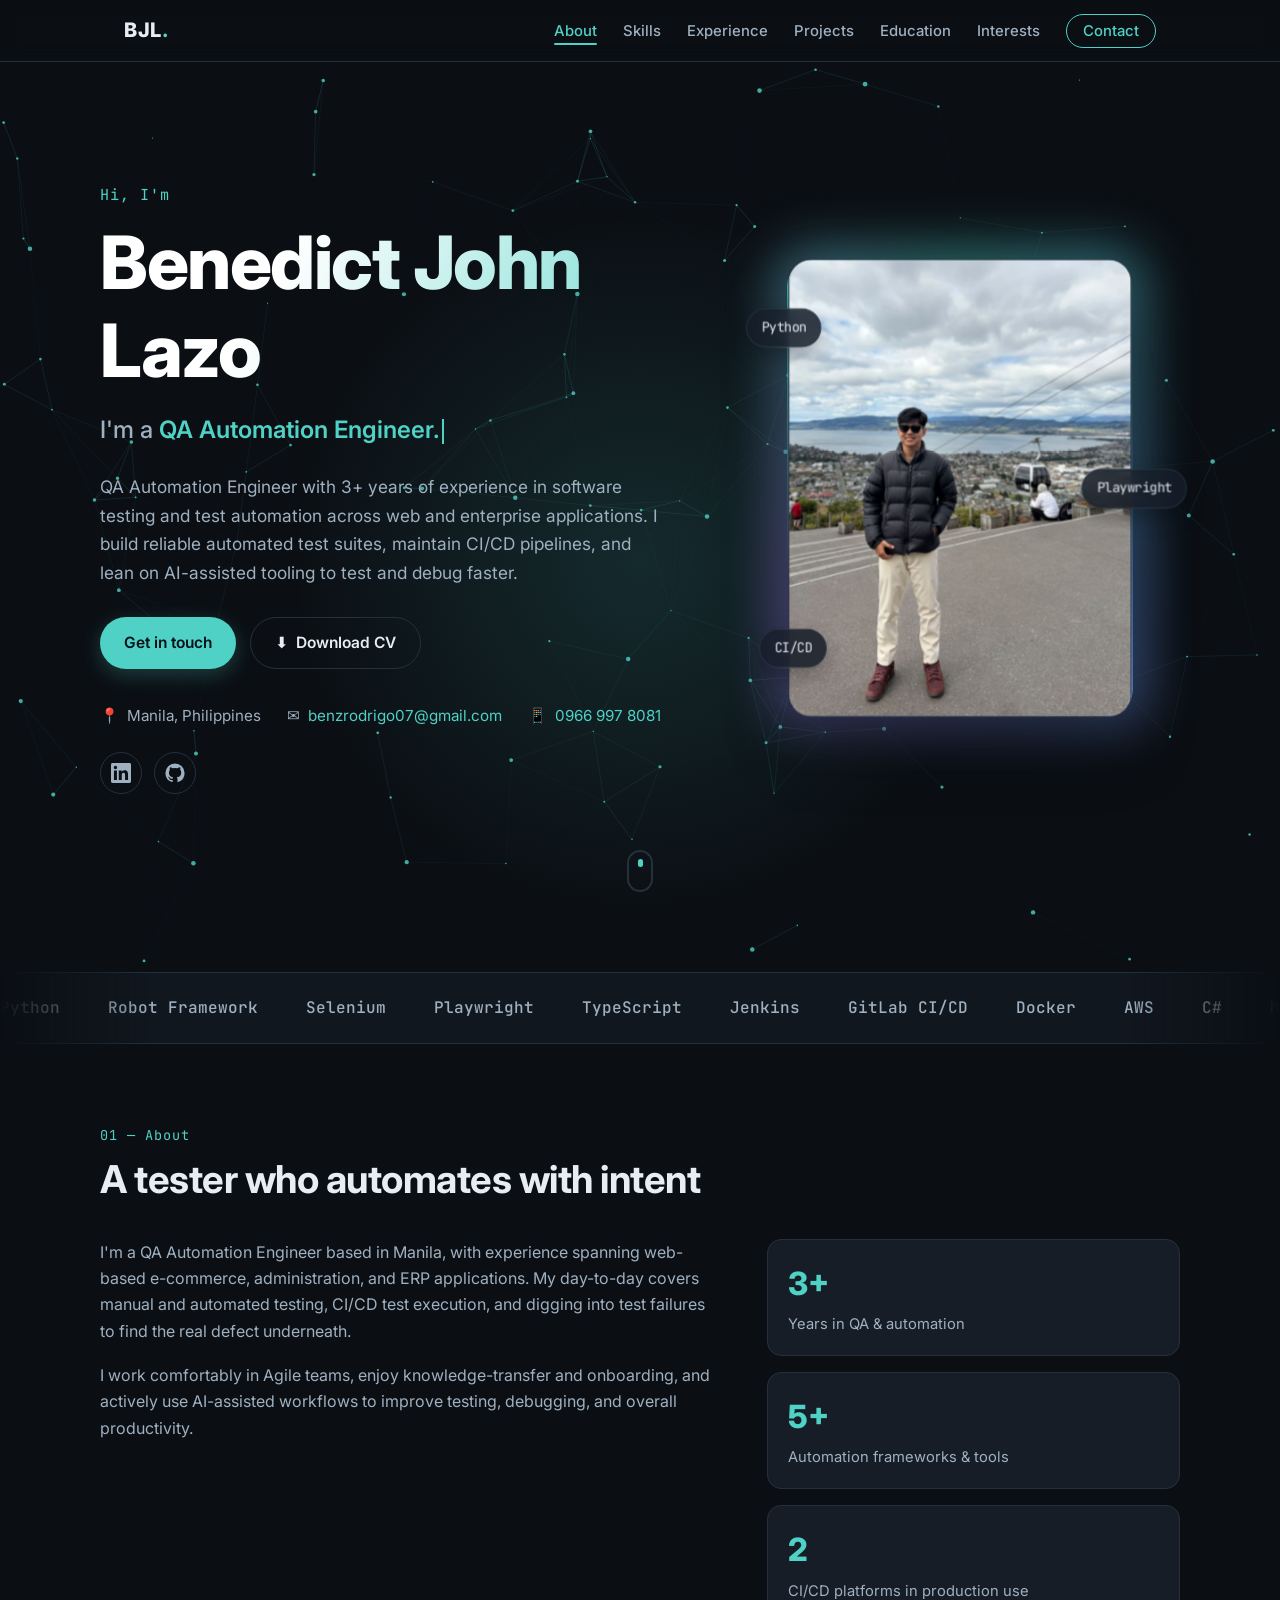
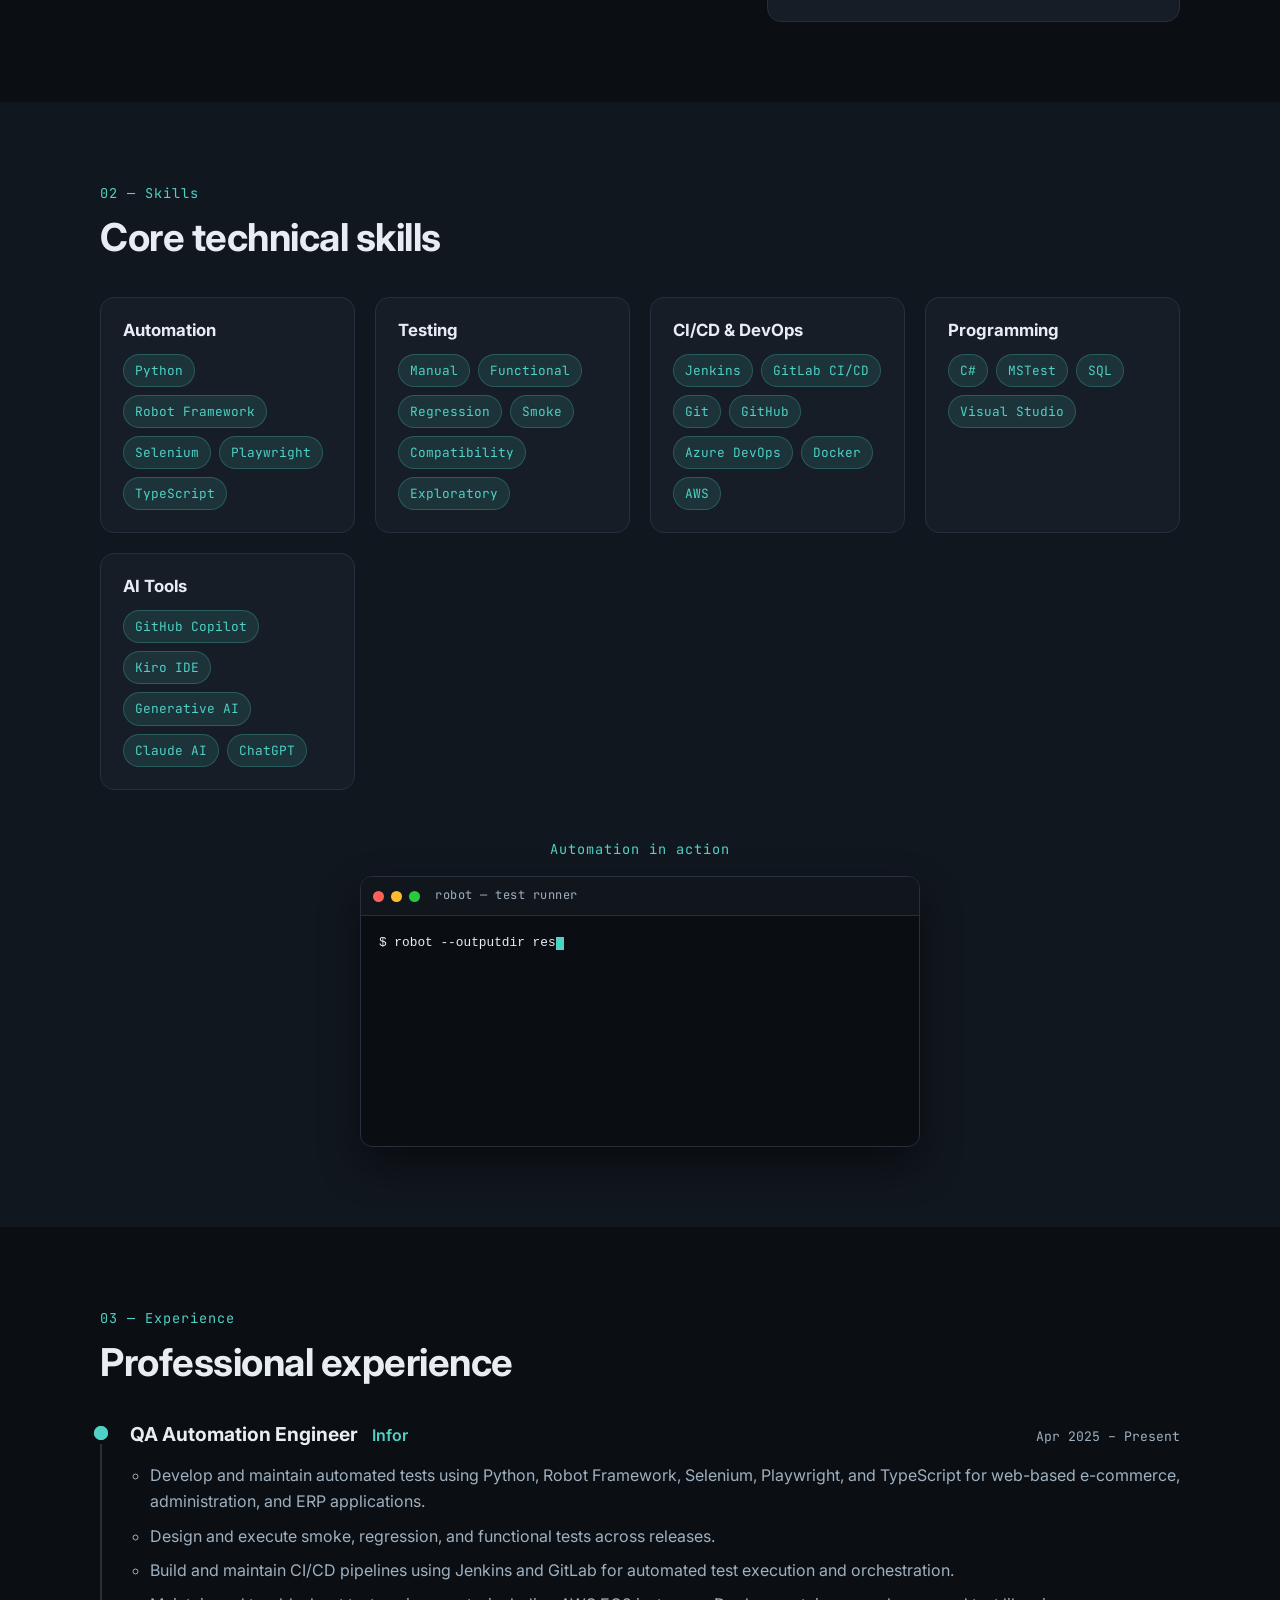
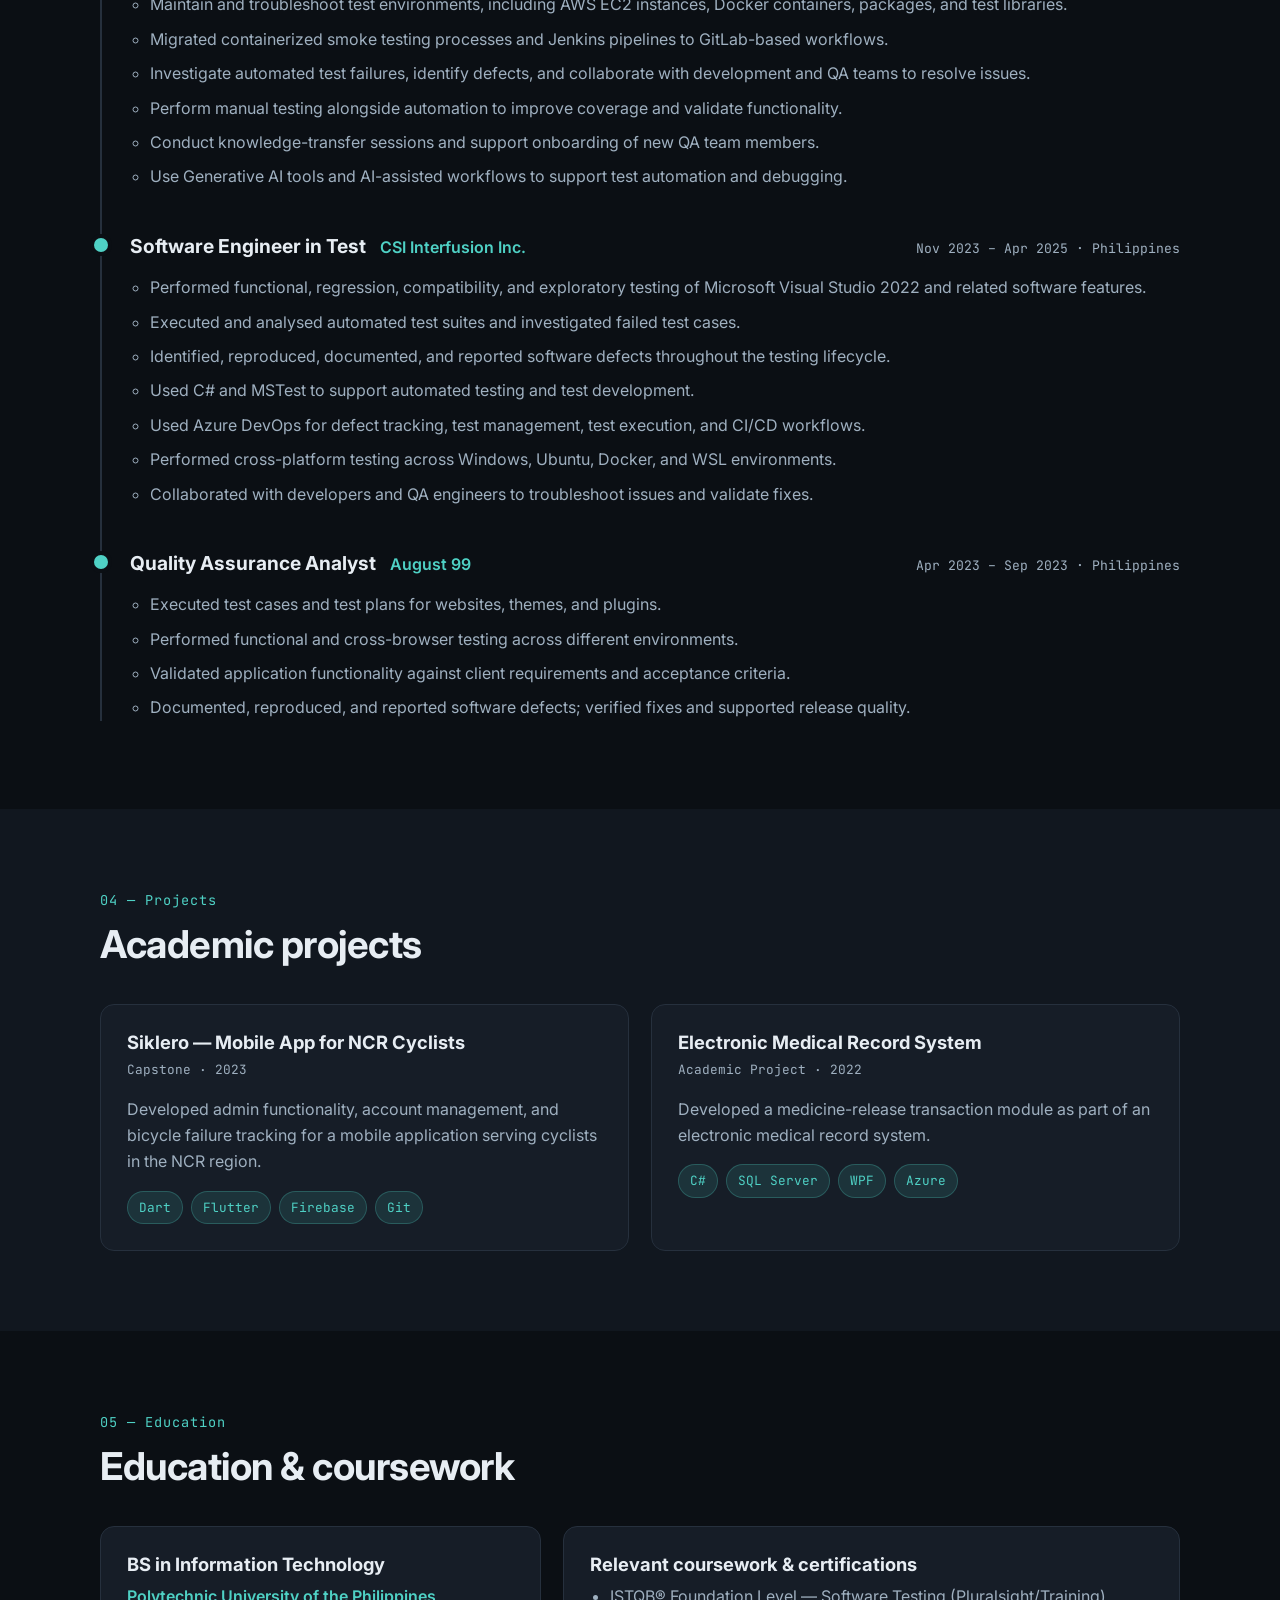
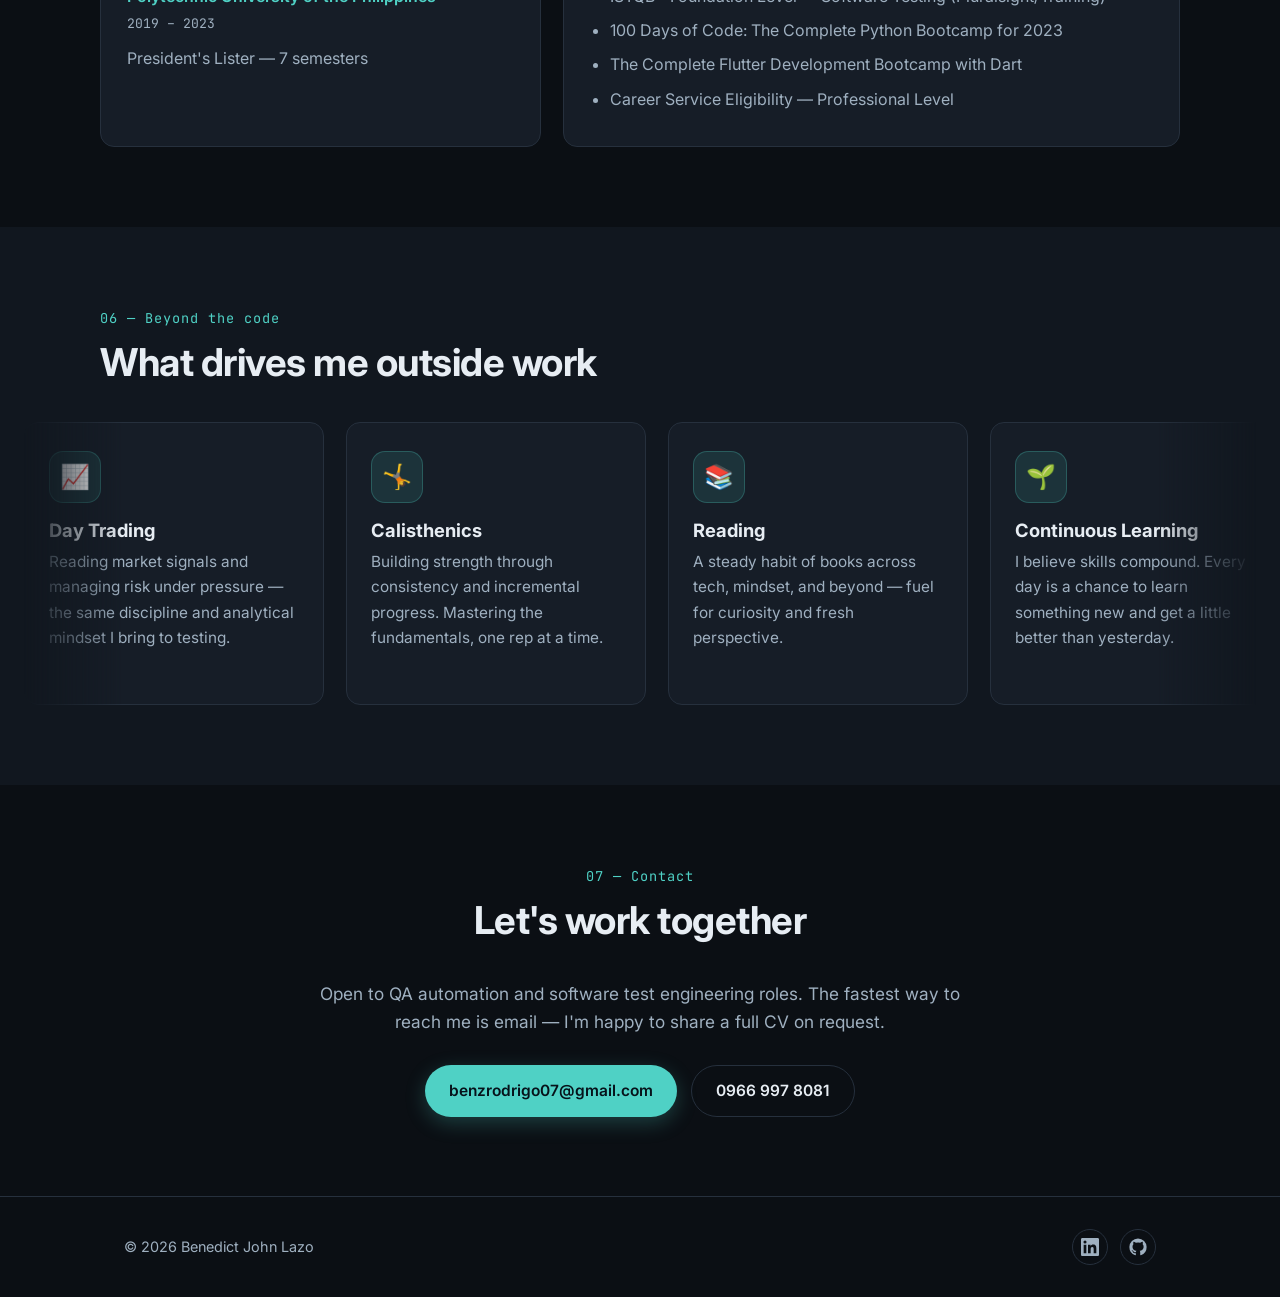
==== index.html @ d2f3bcb8 "Initial commit: QA engineer portfolio site" ====
<!DOCTYPE html>
<html lang="en">
<head>
  <meta charset="UTF-8" />
  <meta name="viewport" content="width=device-width, initial-scale=1.0" />
  <meta name="description" content="Benedict John Lazo — QA Automation Engineer based in Manila, Philippines. 3+ years in software testing and test automation across web and enterprise applications." />
  <title>Benedict John Lazo — QA Automation Engineer</title>

  <link rel="icon" href="assets/favicon.svg" type="image/svg+xml" />

  <!-- Open Graph / social preview -->
  <meta property="og:type" content="website" />
  <meta property="og:title" content="Benedict John Lazo — QA Automation Engineer" />
  <meta property="og:description" content="QA Automation Engineer with 3+ years in software testing and test automation across web and enterprise applications." />
  <meta property="og:image" content="assets/benedict.jpg" />
  <meta name="twitter:card" content="summary_large_image" />
  <meta name="twitter:title" content="Benedict John Lazo — QA Automation Engineer" />
  <meta name="twitter:description" content="QA Automation Engineer with 3+ years in software testing and test automation." />
  <link rel="preconnect" href="https://fonts.googleapis.com" />
  <link rel="preconnect" href="https://fonts.gstatic.com" crossorigin />
  <link href="https://fonts.googleapis.com/css2?family=Inter:wght@400;500;600;700;800&family=JetBrains+Mono:wght@400;500&display=swap" rel="stylesheet" />
  <link rel="stylesheet" href="styles.css" />
</head>
<body>
  <a class="skip-link" href="#main">Skip to content</a>

  <div class="scroll-progress" id="scrollProgress" aria-hidden="true"></div>
  <div class="cursor-glow" id="cursorGlow" aria-hidden="true"></div>

  <div class="intro" id="intro" aria-hidden="true">
    <div class="intro__logo">
      <svg viewBox="0 0 220 80" width="220" height="80" role="img" aria-label="BJL">
        <text class="intro__text" x="50%" y="52%" dominant-baseline="central" text-anchor="middle">BJL</text>
      </svg>
      <span class="intro__bar"></span>
    </div>
  </div>

  <header class="site-header" id="top">
    <nav class="nav" aria-label="Primary">
      <a href="#top" class="nav__brand">BJL<span>.</span></a>
      <button class="nav__toggle" aria-expanded="false" aria-controls="nav-menu" aria-label="Toggle navigation">
        <span></span><span></span><span></span>
      </button>
      <ul class="nav__menu" id="nav-menu">
        <li><a href="#about">About</a></li>
        <li><a href="#skills">Skills</a></li>
        <li><a href="#experience">Experience</a></li>
        <li><a href="#projects">Projects</a></li>
        <li><a href="#education">Education</a></li>
        <li><a href="#interests">Interests</a></li>
        <li><a href="#contact" class="nav__cta">Contact</a></li>
      </ul>
    </nav>
  </header>

  <main id="main">
    <!-- HERO -->
    <section class="hero" aria-labelledby="hero-heading">
      <canvas class="hero__canvas" aria-hidden="true"></canvas>
      <div class="hero__grid">
        <div class="hero__inner" data-reveal>
          <p class="hero__eyebrow">Hi, I'm</p>
          <h1 id="hero-heading" class="hero__title">Benedict John Lazo</h1>
          <p class="hero__roles">
            <span class="hero__static">I'm a </span><span class="typed" data-typed aria-live="polite"></span>
          </p>
          <p class="hero__summary">
            QA Automation Engineer with 3+ years of experience in software testing and test
            automation across web and enterprise applications. I build reliable automated test
            suites, maintain CI/CD pipelines, and lean on AI-assisted tooling to test and debug faster.
          </p>
          <div class="hero__actions">
            <a class="btn btn--primary" href="#contact" data-magnetic>Get in touch</a>
            <a class="btn btn--ghost" href="Benedict_John_Lazo_QA_Engineer_CV.pdf" download data-magnetic>
              <span aria-hidden="true">⬇</span> Download CV
            </a>
          </div>
          <ul class="hero__meta">
            <li><span aria-hidden="true">📍</span> Manila, Philippines</li>
            <li><span aria-hidden="true">✉️</span> <a href="mailto:benzrodrigo07@gmail.com">benzrodrigo07@gmail.com</a></li>
            <li><span aria-hidden="true">📱</span> <a href="tel:+639669978081">0966 997 8081</a></li>
          </ul>
          <ul class="socials" aria-label="Social links">
            <li>
              <a href="https://www.linkedin.com/in/benedict-lazo-40b88422a/" target="_blank" rel="noopener" aria-label="LinkedIn">
                <svg viewBox="0 0 24 24" width="20" height="20" fill="currentColor" aria-hidden="true"><path d="M20.45 20.45h-3.56v-5.57c0-1.33-.02-3.04-1.85-3.04-1.85 0-2.13 1.45-2.13 2.94v5.67H9.35V9h3.42v1.56h.05c.48-.9 1.64-1.85 3.37-1.85 3.6 0 4.27 2.37 4.27 5.46v6.28zM5.34 7.43a2.07 2.07 0 1 1 0-4.14 2.07 2.07 0 0 1 0 4.14zM7.12 20.45H3.56V9h3.56v11.45zM22.22 0H1.77C.79 0 0 .77 0 1.73v20.54C0 23.23.79 24 1.77 24h20.45c.98 0 1.78-.77 1.78-1.73V1.73C24 .77 23.2 0 22.22 0z"/></svg>
              </a>
            </li>
            <li>
              <a href="https://github.com/SupCalli" target="_blank" rel="noopener" aria-label="GitHub">
                <svg viewBox="0 0 24 24" width="20" height="20" fill="currentColor" aria-hidden="true"><path d="M12 .5A11.5 11.5 0 0 0 .5 12a11.5 11.5 0 0 0 7.86 10.92c.58.1.79-.25.79-.56v-2c-3.2.7-3.88-1.54-3.88-1.54-.53-1.34-1.3-1.7-1.3-1.7-1.06-.72.08-.71.08-.71 1.17.08 1.78 1.2 1.78 1.2 1.04 1.78 2.73 1.27 3.4.97.1-.75.4-1.27.73-1.56-2.56-.29-5.26-1.28-5.26-5.7 0-1.26.45-2.3 1.2-3.1-.12-.3-.52-1.48.11-3.08 0 0 .97-.31 3.18 1.18a11 11 0 0 1 5.8 0c2.2-1.5 3.17-1.18 3.17-1.18.63 1.6.23 2.78.11 3.08.75.8 1.2 1.84 1.2 3.1 0 4.43-2.7 5.4-5.28 5.69.41.36.78 1.07.78 2.16v3.2c0 .31.21.67.8.56A11.5 11.5 0 0 0 23.5 12 11.5 11.5 0 0 0 12 .5z"/></svg>
              </a>
            </li>
          </ul>
        </div>

        <div class="hero__portrait" data-reveal data-tilt>
          <div class="portrait">
            <div class="portrait__glow" aria-hidden="true"></div>
            <div class="portrait__ring" aria-hidden="true"></div>
            <div class="portrait__frame">
              <img src="assets/benedict.jpg" alt="Portrait of Benedict John Lazo" width="1536" height="2048" />
            </div>
            <span class="portrait__badge portrait__badge--1" aria-hidden="true">Python</span>
            <span class="portrait__badge portrait__badge--2" aria-hidden="true">Playwright</span>
            <span class="portrait__badge portrait__badge--3" aria-hidden="true">CI/CD</span>
          </div>
        </div>
      </div>
      <a class="hero__scroll" href="#about" aria-label="Scroll to about section">
        <span class="hero__scroll-dot" aria-hidden="true"></span>
      </a>
    </section>

    <!-- TECH MARQUEE -->
    <section class="marquee" aria-label="Technologies I work with">
      <div class="marquee__track">
        <ul class="marquee__group">
          <li>Python</li><li>Robot Framework</li><li>Selenium</li><li>Playwright</li>
          <li>TypeScript</li><li>Jenkins</li><li>GitLab CI/CD</li><li>Docker</li>
          <li>AWS</li><li>C#</li><li>MSTest</li><li>Azure DevOps</li><li>SQL</li><li>Git</li>
        </ul>
        <ul class="marquee__group" aria-hidden="true">
          <li>Python</li><li>Robot Framework</li><li>Selenium</li><li>Playwright</li>
          <li>TypeScript</li><li>Jenkins</li><li>GitLab CI/CD</li><li>Docker</li>
          <li>AWS</li><li>C#</li><li>MSTest</li><li>Azure DevOps</li><li>SQL</li><li>Git</li>
        </ul>
      </div>
    </section>

    <!-- ABOUT -->
    <section class="section" id="about" aria-labelledby="about-heading">
      <div class="section__inner" data-reveal>
        <p class="section__kicker">01 — About</p>
        <h2 class="section__title" id="about-heading">A tester who automates with intent</h2>
        <div class="about__grid">
          <div class="about__text">
            <p>
              I'm a QA Automation Engineer based in Manila, with experience spanning
              web-based e-commerce, administration, and ERP applications. My day-to-day
              covers manual and automated testing, CI/CD test execution, and digging into
              test failures to find the real defect underneath.
            </p>
            <p>
              I work comfortably in Agile teams, enjoy knowledge-transfer and onboarding,
              and actively use AI-assisted workflows to improve testing, debugging, and
              overall productivity.
            </p>
          </div>
          <ul class="about__stats">
            <li><strong data-count="3" data-suffix="+">0</strong><span>Years in QA &amp; automation</span></li>
            <li><strong data-count="5" data-suffix="+">0</strong><span>Automation frameworks &amp; tools</span></li>
            <li><strong data-count="2" data-suffix="">0</strong><span>CI/CD platforms in production use</span></li>
          </ul>
        </div>
      </div>
    </section>

    <!-- SKILLS -->
    <section class="section section--alt" id="skills" aria-labelledby="skills-heading">
      <div class="section__inner" data-reveal>
        <p class="section__kicker">02 — Skills</p>
        <h2 class="section__title" id="skills-heading">Core technical skills</h2>
        <div class="skills__grid" data-reveal-group>
          <article class="skill-card">
            <h3>Automation</h3>
            <ul class="tags">
              <li>Python</li><li>Robot Framework</li><li>Selenium</li>
              <li>Playwright</li><li>TypeScript</li>
            </ul>
          </article>
          <article class="skill-card">
            <h3>Testing</h3>
            <ul class="tags">
              <li>Manual</li><li>Functional</li><li>Regression</li>
              <li>Smoke</li><li>Compatibility</li><li>Exploratory</li>
            </ul>
          </article>
          <article class="skill-card">
            <h3>CI/CD &amp; DevOps</h3>
            <ul class="tags">
              <li>Jenkins</li><li>GitLab CI/CD</li><li>Git</li><li>GitHub</li>
              <li>Azure DevOps</li><li>Docker</li><li>AWS</li>
            </ul>
          </article>
          <article class="skill-card">
            <h3>Programming</h3>
            <ul class="tags">
              <li>C#</li><li>MSTest</li><li>SQL</li><li>Visual Studio</li>
            </ul>
          </article>
          <article class="skill-card">
            <h3>AI Tools</h3>
            <ul class="tags">
              <li>GitHub Copilot</li><li>Kiro IDE</li><li>Generative AI</li>
              <li>Claude AI</li><li>ChatGPT</li>
            </ul>
          </article>
        </div>

        <div class="console-wrap" data-reveal>
          <p class="console-wrap__label">Automation in action</p>
          <div class="console" aria-hidden="true">
            <div class="console__bar">
              <span class="console__dot"></span>
              <span class="console__dot"></span>
              <span class="console__dot"></span>
              <span class="console__title">robot — test runner</span>
            </div>
            <pre class="console__body" id="console"></pre>
          </div>
        </div>
      </div>
    </section>

    <!-- EXPERIENCE -->
    <section class="section" id="experience" aria-labelledby="experience-heading">
      <div class="section__inner" data-reveal>
        <p class="section__kicker">03 — Experience</p>
        <h2 class="section__title" id="experience-heading">Professional experience</h2>
        <ol class="timeline" data-reveal-group>
          <li class="timeline__item">
            <div class="timeline__head">
              <h3>QA Automation Engineer</h3>
              <span class="timeline__company">Infor</span>
              <span class="timeline__date">Apr 2025 – Present</span>
            </div>
            <ul class="timeline__points">
              <li>Develop and maintain automated tests using Python, Robot Framework, Selenium, Playwright, and TypeScript for web-based e-commerce, administration, and ERP applications.</li>
              <li>Design and execute smoke, regression, and functional tests across releases.</li>
              <li>Build and maintain CI/CD pipelines using Jenkins and GitLab for automated test execution and orchestration.</li>
              <li>Maintain and troubleshoot test environments, including AWS EC2 instances, Docker containers, packages, and test libraries.</li>
              <li>Migrated containerized smoke testing processes and Jenkins pipelines to GitLab-based workflows.</li>
              <li>Investigate automated test failures, identify defects, and collaborate with development and QA teams to resolve issues.</li>
              <li>Perform manual testing alongside automation to improve coverage and validate functionality.</li>
              <li>Conduct knowledge-transfer sessions and support onboarding of new QA team members.</li>
              <li>Use Generative AI tools and AI-assisted workflows to support test automation and debugging.</li>
            </ul>
          </li>
          <li class="timeline__item">
            <div class="timeline__head">
              <h3>Software Engineer in Test</h3>
              <span class="timeline__company">CSI Interfusion Inc.</span>
              <span class="timeline__date">Nov 2023 – Apr 2025 · Philippines</span>
            </div>
            <ul class="timeline__points">
              <li>Performed functional, regression, compatibility, and exploratory testing of Microsoft Visual Studio 2022 and related software features.</li>
              <li>Executed and analysed automated test suites and investigated failed test cases.</li>
              <li>Identified, reproduced, documented, and reported software defects throughout the testing lifecycle.</li>
              <li>Used C# and MSTest to support automated testing and test development.</li>
              <li>Used Azure DevOps for defect tracking, test management, test execution, and CI/CD workflows.</li>
              <li>Performed cross-platform testing across Windows, Ubuntu, Docker, and WSL environments.</li>
              <li>Collaborated with developers and QA engineers to troubleshoot issues and validate fixes.</li>
            </ul>
          </li>
          <li class="timeline__item">
            <div class="timeline__head">
              <h3>Quality Assurance Analyst</h3>
              <span class="timeline__company">August 99</span>
              <span class="timeline__date">Apr 2023 – Sep 2023 · Philippines</span>
            </div>
            <ul class="timeline__points">
              <li>Executed test cases and test plans for websites, themes, and plugins.</li>
              <li>Performed functional and cross-browser testing across different environments.</li>
              <li>Validated application functionality against client requirements and acceptance criteria.</li>
              <li>Documented, reproduced, and reported software defects; verified fixes and supported release quality.</li>
            </ul>
          </li>
        </ol>
      </div>
    </section>

    <!-- PROJECTS -->
    <section class="section section--alt" id="projects" aria-labelledby="projects-heading">
      <div class="section__inner" data-reveal>
        <p class="section__kicker">04 — Projects</p>
        <h2 class="section__title" id="projects-heading">Academic projects</h2>
        <div class="projects__grid" data-reveal-group>
          <article class="project-card">
            <h3>Siklero — Mobile App for NCR Cyclists</h3>
            <p class="project-card__meta">Capstone · 2023</p>
            <p>Developed admin functionality, account management, and bicycle failure tracking for a mobile application serving cyclists in the NCR region.</p>
            <ul class="tags">
              <li>Dart</li><li>Flutter</li><li>Firebase</li><li>Git</li>
            </ul>
          </article>
          <article class="project-card">
            <h3>Electronic Medical Record System</h3>
            <p class="project-card__meta">Academic Project · 2022</p>
            <p>Developed a medicine-release transaction module as part of an electronic medical record system.</p>
            <ul class="tags">
              <li>C#</li><li>SQL Server</li><li>WPF</li><li>Azure</li>
            </ul>
          </article>
        </div>
      </div>
    </section>

    <!-- EDUCATION -->
    <section class="section" id="education" aria-labelledby="education-heading">
      <div class="section__inner" data-reveal>
        <p class="section__kicker">05 — Education</p>
        <h2 class="section__title" id="education-heading">Education &amp; coursework</h2>
        <div class="education__grid" data-reveal-group>
          <article class="education__card">
            <h3>BS in Information Technology</h3>
            <p class="education__school">Polytechnic University of the Philippines</p>
            <p class="education__date">2019 – 2023</p>
            <p class="education__note">President's Lister — 7 semesters</p>
          </article>
          <article class="education__card">
            <h3>Relevant coursework &amp; certifications</h3>
            <ul class="education__list">
              <li>ISTQB® Foundation Level — Software Testing (Pluralsight/Training)</li>
              <li>100 Days of Code: The Complete Python Bootcamp for 2023</li>
              <li>The Complete Flutter Development Bootcamp with Dart</li>
              <li>Career Service Eligibility — Professional Level</li>
            </ul>
          </article>
        </div>
      </div>
    </section>

    <!-- INTERESTS -->
    <section class="section section--alt" id="interests" aria-labelledby="interests-heading">
      <div class="section__inner" data-reveal>
        <p class="section__kicker">06 — Beyond the code</p>
        <h2 class="section__title" id="interests-heading">What drives me outside work</h2>
      </div>
      <div class="interests__marquee" data-reveal>
        <div class="interests__track">
          <div class="interests__group">
            <article class="interest-card">
              <span class="interest-card__icon" aria-hidden="true">📈</span>
              <h3>Day Trading</h3>
              <p>Reading market signals and managing risk under pressure — the same discipline and analytical mindset I bring to testing.</p>
            </article>
            <article class="interest-card">
              <span class="interest-card__icon" aria-hidden="true">🤸</span>
              <h3>Calisthenics</h3>
              <p>Building strength through consistency and incremental progress. Mastering the fundamentals, one rep at a time.</p>
            </article>
            <article class="interest-card">
              <span class="interest-card__icon" aria-hidden="true">📚</span>
              <h3>Reading</h3>
              <p>A steady habit of books across tech, mindset, and beyond — fuel for curiosity and fresh perspective.</p>
            </article>
            <article class="interest-card">
              <span class="interest-card__icon" aria-hidden="true">🌱</span>
              <h3>Continuous Learning</h3>
              <p>I believe skills compound. Every day is a chance to learn something new and get a little better than yesterday.</p>
            </article>
            <article class="interest-card">
              <span class="interest-card__icon" aria-hidden="true">🧭</span>
              <h3>Adventure &amp; Travel</h3>
              <p>Chasing places I've never been. New environments keep me curious, adaptable, and comfortable outside my comfort zone.</p>
            </article>
            <article class="interest-card">
              <span class="interest-card__icon" aria-hidden="true">🌿</span>
              <h3>Nature Therapy</h3>
              <p>Time outdoors is how I reset and recharge. Fresh air and quiet clear the head and bring focus back to the work.</p>
            </article>
          </div>
          <div class="interests__group" aria-hidden="true">
            <article class="interest-card">
              <span class="interest-card__icon" aria-hidden="true">📈</span>
              <h3>Day Trading</h3>
              <p>Reading market signals and managing risk under pressure — the same discipline and analytical mindset I bring to testing.</p>
            </article>
            <article class="interest-card">
              <span class="interest-card__icon" aria-hidden="true">🤸</span>
              <h3>Calisthenics</h3>
              <p>Building strength through consistency and incremental progress. Mastering the fundamentals, one rep at a time.</p>
            </article>
            <article class="interest-card">
              <span class="interest-card__icon" aria-hidden="true">📚</span>
              <h3>Reading</h3>
              <p>A steady habit of books across tech, mindset, and beyond — fuel for curiosity and fresh perspective.</p>
            </article>
            <article class="interest-card">
              <span class="interest-card__icon" aria-hidden="true">🌱</span>
              <h3>Continuous Learning</h3>
              <p>I believe skills compound. Every day is a chance to learn something new and get a little better than yesterday.</p>
            </article>
            <article class="interest-card">
              <span class="interest-card__icon" aria-hidden="true">🧭</span>
              <h3>Adventure &amp; Travel</h3>
              <p>Chasing places I've never been. New environments keep me curious, adaptable, and comfortable outside my comfort zone.</p>
            </article>
            <article class="interest-card">
              <span class="interest-card__icon" aria-hidden="true">🌿</span>
              <h3>Nature Therapy</h3>
              <p>Time outdoors is how I reset and recharge. Fresh air and quiet clear the head and bring focus back to the work.</p>
            </article>
          </div>
        </div>
      </div>
    </section>

    <!-- CONTACT -->
    <section class="section" id="contact" aria-labelledby="contact-heading">
      <div class="section__inner contact" data-reveal>
        <p class="section__kicker">07 — Contact</p>
        <h2 class="section__title" id="contact-heading">Let's work together</h2>
        <p class="contact__lead">
          Open to QA automation and software test engineering roles. The fastest way to
          reach me is email — I'm happy to share a full CV on request.
        </p>
        <div class="contact__links">
          <a class="btn btn--primary" href="mailto:benzrodrigo07@gmail.com">benzrodrigo07@gmail.com</a>
          <a class="btn btn--ghost" href="tel:+639669978081">0966 997 8081</a>
        </div>
      </div>
    </section>
  </main>

  <footer class="site-footer">
    <div class="site-footer__inner">
      <p>© <span id="year"></span> Benedict John Lazo</p>
      <ul class="socials socials--footer" aria-label="Social links">
        <li>
          <a href="https://www.linkedin.com/in/benedict-lazo-40b88422a/" target="_blank" rel="noopener" aria-label="LinkedIn">
            <svg viewBox="0 0 24 24" width="18" height="18" fill="currentColor" aria-hidden="true"><path d="M20.45 20.45h-3.56v-5.57c0-1.33-.02-3.04-1.85-3.04-1.85 0-2.13 1.45-2.13 2.94v5.67H9.35V9h3.42v1.56h.05c.48-.9 1.64-1.85 3.37-1.85 3.6 0 4.27 2.37 4.27 5.46v6.28zM5.34 7.43a2.07 2.07 0 1 1 0-4.14 2.07 2.07 0 0 1 0 4.14zM7.12 20.45H3.56V9h3.56v11.45zM22.22 0H1.77C.79 0 0 .77 0 1.73v20.54C0 23.23.79 24 1.77 24h20.45c.98 0 1.78-.77 1.78-1.73V1.73C24 .77 23.2 0 22.22 0z"/></svg>
          </a>
        </li>
        <li>
          <a href="https://github.com/SupCalli" target="_blank" rel="noopener" aria-label="GitHub">
            <svg viewBox="0 0 24 24" width="18" height="18" fill="currentColor" aria-hidden="true"><path d="M12 .5A11.5 11.5 0 0 0 .5 12a11.5 11.5 0 0 0 7.86 10.92c.58.1.79-.25.79-.56v-2c-3.2.7-3.88-1.54-3.88-1.54-.53-1.34-1.3-1.7-1.3-1.7-1.06-.72.08-.71.08-.71 1.17.08 1.78 1.2 1.78 1.2 1.04 1.78 2.73 1.27 3.4.97.1-.75.4-1.27.73-1.56-2.56-.29-5.26-1.28-5.26-5.7 0-1.26.45-2.3 1.2-3.1-.12-.3-.52-1.48.11-3.08 0 0 .97-.31 3.18 1.18a11 11 0 0 1 5.8 0c2.2-1.5 3.17-1.18 3.17-1.18.63 1.6.23 2.78.11 3.08.75.8 1.2 1.84 1.2 3.1 0 4.43-2.7 5.4-5.28 5.69.41.36.78 1.07.78 2.16v3.2c0 .31.21.67.8.56A11.5 11.5 0 0 0 23.5 12 11.5 11.5 0 0 0 12 .5z"/></svg>
          </a>
        </li>
      </ul>
    </div>
  </footer>

  <button class="to-top" id="toTop" aria-label="Back to top" hidden>↑</button>

  <script src="script.js"></script>
</body>
</html>
---- styles.css ----
/* ---------- Tokens ---------- */
:root {
  --bg: #0b0f14;
  --bg-alt: #11171f;
  --surface: #161d27;
  --surface-2: #1c2531;
  --border: #26303d;
  --text: #e7edf3;
  --text-muted: #9fb0c0;
  --accent: #4fd1c5;
  --accent-2: #6ea8fe;
  --accent-soft: rgba(79, 209, 197, 0.12);
  --radius: 14px;
  --radius-sm: 9px;
  --maxw: 1080px;
  --font: "Inter", system-ui, -apple-system, Segoe UI, Roboto, sans-serif;
  --mono: "JetBrains Mono", ui-monospace, SFMono-Regular, Menlo, monospace;
}

/* ---------- Base ---------- */
*,
*::before,
*::after { box-sizing: border-box; }

html { scroll-behavior: smooth; }

body {
  margin: 0;
  font-family: var(--font);
  background: var(--bg);
  color: var(--text);
  line-height: 1.65;
  -webkit-font-smoothing: antialiased;
}

/* ---------- Scroll reveal ---------- */
[data-reveal] {
  opacity: 0;
  transform: translateY(28px);
  transition: opacity 0.7s ease, transform 0.7s cubic-bezier(0.22, 1, 0.36, 1);
  will-change: opacity, transform;
}
[data-reveal].is-visible {
  opacity: 1;
  transform: none;
}
/* staggered children inside a revealed group */
[data-reveal-group] > * {
  opacity: 0;
  transform: translateY(24px);
  transition: opacity 0.6s ease, transform 0.6s cubic-bezier(0.22, 1, 0.36, 1);
}
[data-reveal-group].is-visible > * {
  opacity: 1;
  transform: none;
}
[data-reveal-group].is-visible > *:nth-child(1) { transition-delay: 0.05s; }
[data-reveal-group].is-visible > *:nth-child(2) { transition-delay: 0.12s; }
[data-reveal-group].is-visible > *:nth-child(3) { transition-delay: 0.19s; }
[data-reveal-group].is-visible > *:nth-child(4) { transition-delay: 0.26s; }
[data-reveal-group].is-visible > *:nth-child(5) { transition-delay: 0.33s; }
[data-reveal-group].is-visible > *:nth-child(6) { transition-delay: 0.40s; }

/* word-by-word heading reveal */
.word {
  display: inline-block;
  opacity: 0;
  transform: translateY(16px) rotateX(-40deg);
  transform-origin: bottom;
  transition: opacity 0.5s ease, transform 0.5s cubic-bezier(0.22, 1, 0.36, 1);
}
.is-visible .word { opacity: 1; transform: none; }

@media (prefers-reduced-motion: reduce) {
  html { scroll-behavior: auto; }
  * { animation: none !important; transition: none !important; }
  [data-reveal],
  [data-reveal-group] > * { opacity: 1 !important; transform: none !important; }
  .word { opacity: 1 !important; transform: none !important; }
  /* don't trap users behind the intro if motion is disabled */
  .intro { display: none; }
  .intro__text { fill: var(--accent); stroke-width: 0; }

  /* stop the interests marquee and wrap cards into a static grid */
  .interests__track { animation: none; flex-wrap: wrap; justify-content: center; }
  .interests__group:nth-child(2) { display: none; }
  .interests__group { flex-wrap: wrap; justify-content: center; }
}

a { color: var(--accent); text-decoration: none; }
a:hover { text-decoration: underline; }

h1, h2, h3 { line-height: 1.2; margin: 0; }

.skip-link {
  position: absolute;
  left: -999px;
  top: 0;
  background: var(--accent);
  color: #06121a;
  padding: 10px 16px;
  border-radius: 0 0 var(--radius-sm) 0;
  z-index: 100;
  font-weight: 600;
}
.skip-link:focus { left: 0; }

:focus-visible {
  outline: 2px solid var(--accent-2);
  outline-offset: 3px;
  border-radius: 4px;
}

/* ---------- Intro loader ---------- */
.intro {
  position: fixed;
  inset: 0;
  z-index: 200;
  display: flex;
  align-items: center;
  justify-content: center;
  background: var(--bg);
  transition: opacity 0.6s ease, visibility 0.6s ease;
}
.intro.is-done {
  opacity: 0;
  visibility: hidden;
  pointer-events: none;
}
.intro__logo { display: flex; flex-direction: column; align-items: center; gap: 18px; }
.intro__text {
  font-family: var(--font);
  font-size: 64px;
  font-weight: 800;
  letter-spacing: 2px;
  fill: transparent;
  stroke: var(--accent);
  stroke-width: 1.2;
  stroke-dasharray: 360;
  stroke-dashoffset: 360;
  animation: draw 1.1s ease forwards, fillIn 0.5s ease 1s forwards;
}
@keyframes draw { to { stroke-dashoffset: 0; } }
@keyframes fillIn { to { fill: var(--accent); stroke-width: 0; } }
.intro__bar {
  width: 0;
  height: 2px;
  border-radius: 2px;
  background: linear-gradient(90deg, var(--accent), var(--accent-2));
  animation: barGrow 1.3s ease 0.2s forwards;
}
@keyframes barGrow { to { width: 180px; } }

/* ---------- Tech marquee ---------- */
.marquee {
  overflow: hidden;
  border-top: 1px solid var(--border);
  border-bottom: 1px solid var(--border);
  background: var(--bg-alt);
  padding: 22px 0;
  -webkit-mask-image: linear-gradient(90deg, transparent, #000 12%, #000 88%, transparent);
  mask-image: linear-gradient(90deg, transparent, #000 12%, #000 88%, transparent);
}
.marquee__track {
  display: flex;
  width: max-content;
  animation: marquee 32s linear infinite;
}
.marquee:hover .marquee__track { animation-play-state: paused; }
.marquee__group {
  display: flex;
  list-style: none;
  margin: 0;
  padding: 0;
  gap: 48px;
  padding-right: 48px;
}
.marquee__group li {
  font-family: var(--mono);
  font-size: 1rem;
  font-weight: 500;
  color: var(--text-muted);
  white-space: nowrap;
  transition: color 0.2s ease;
}
.marquee__group li:hover { color: var(--accent); }
@keyframes marquee {
  to { transform: translateX(-50%); }
}

/* ---------- Scroll progress bar ---------- */
.scroll-progress {
  position: fixed;
  top: 0;
  left: 0;
  height: 3px;
  width: 100%;
  transform: scaleX(0);
  transform-origin: left center;
  background: linear-gradient(90deg, var(--accent), var(--accent-2), #a78bfa);
  z-index: 70;
  will-change: transform;
}

/* ---------- Cursor spotlight ---------- */
.cursor-glow {
  position: fixed;
  top: 0;
  left: 0;
  width: 420px;
  height: 420px;
  border-radius: 50%;
  margin: -210px 0 0 -210px;
  background: radial-gradient(circle, rgba(79, 209, 197, 0.14), transparent 60%);
  pointer-events: none;
  z-index: 5;
  opacity: 0;
  transition: opacity 0.3s ease;
  will-change: transform;
}
.cursor-glow.is-active { opacity: 1; }

/* hide spotlight + magnetic on touch / reduced motion */
@media (hover: none) {
  .cursor-glow { display: none; }
}

/* ---------- Gradient glow on hover (cards) ---------- */
.skill-card,
.project-card,
.education__card {
  position: relative;
  isolation: isolate;
}
.skill-card::before,
.project-card::before,
.education__card::before {
  content: "";
  position: absolute;
  inset: 0;
  border-radius: inherit;
  padding: 1px;
  background: radial-gradient(
    240px circle at var(--mx, 50%) var(--my, 50%),
    var(--accent),
    transparent 45%
  );
  -webkit-mask: linear-gradient(#000 0 0) content-box, linear-gradient(#000 0 0);
  mask: linear-gradient(#000 0 0) content-box, linear-gradient(#000 0 0);
  -webkit-mask-composite: xor;
  mask-composite: exclude;
  opacity: 0;
  transition: opacity 0.3s ease;
  z-index: -1;
}
.skill-card:hover::before,
.project-card:hover::before,
.education__card:hover::before { opacity: 1; }

/* ---------- Header / Nav ---------- */
.site-header {
  position: sticky;
  top: 0;
  z-index: 50;
  background: rgba(11, 15, 20, 0.82);
  backdrop-filter: blur(10px);
  border-bottom: 1px solid var(--border);
}

.nav {
  max-width: var(--maxw);
  margin: 0 auto;
  padding: 14px 24px;
  display: flex;
  align-items: center;
  justify-content: space-between;
}

.nav__brand {
  font-weight: 800;
  font-size: 1.25rem;
  letter-spacing: 0.5px;
  color: var(--text);
}
.nav__brand span { color: var(--accent); }
.nav__brand:hover { text-decoration: none; }

.nav__menu {
  list-style: none;
  display: flex;
  gap: 26px;
  margin: 0;
  padding: 0;
  align-items: center;
}
.nav__menu a {
  color: var(--text-muted);
  font-size: 0.93rem;
  font-weight: 500;
}
.nav__menu a:hover { color: var(--text); text-decoration: none; }

.nav__cta {
  border: 1px solid var(--accent);
  color: var(--accent) !important;
  padding: 7px 16px;
  border-radius: 999px;
}
.nav__cta:hover { background: var(--accent-soft); }

/* active state for regular nav links: animated underline */
.nav__menu a:not(.nav__cta) {
  position: relative;
}
.nav__menu a:not(.nav__cta)::after {
  content: "";
  position: absolute;
  left: 0;
  right: 0;
  bottom: -5px;
  height: 2px;
  background: var(--accent);
  border-radius: 2px;
  transform: scaleX(0);
  transform-origin: left center;
  transition: transform 0.28s ease;
}
.nav__menu a:not(.nav__cta).is-active { color: var(--accent); }
.nav__menu a:not(.nav__cta).is-active::after { transform: scaleX(1); }

/* active state for the Contact pill: fill it instead of underlining */
.nav__cta.is-active {
  background: var(--accent);
  color: #06121a !important;
}

.nav__toggle {
  display: none;
  flex-direction: column;
  gap: 5px;
  background: none;
  border: 0;
  cursor: pointer;
  padding: 6px;
}
.nav__toggle span {
  width: 24px;
  height: 2px;
  background: var(--text);
  border-radius: 2px;
  transition: transform 0.25s ease, opacity 0.2s ease;
}

/* ---------- Hero ---------- */
.hero {
  position: relative;
  min-height: 100vh;
  display: flex;
  flex-direction: column;
  justify-content: center;
  overflow: hidden;
  padding: 120px 24px 80px;
}
.hero__canvas {
  position: absolute;
  inset: 0;
  width: 100%;
  height: 100%;
  z-index: 0;
}
.hero::after {
  /* radial spotlight behind content */
  content: "";
  position: absolute;
  top: 10%;
  left: 50%;
  width: 70vw;
  height: 70vw;
  max-width: 820px;
  max-height: 820px;
  transform: translateX(-50%);
  background: radial-gradient(circle, rgba(79, 209, 197, 0.14), transparent 60%);
  z-index: 0;
  pointer-events: none;
}
.hero__grid {
  position: relative;
  z-index: 1;
  max-width: var(--maxw);
  margin: 0 auto;
  width: 100%;
  display: grid;
  grid-template-columns: 1.15fr 0.85fr;
  gap: 48px;
  align-items: center;
}
.hero__inner { max-width: 640px; }

.hero__eyebrow {
  font-family: var(--mono);
  color: var(--accent);
  font-size: 0.95rem;
  letter-spacing: 1px;
  margin: 0 0 12px;
}
.hero__title {
  font-size: clamp(2.6rem, 7vw, 4.6rem);
  font-weight: 800;
  letter-spacing: -1.5px;
  background: linear-gradient(120deg, #fff 30%, var(--accent) 110%);
  -webkit-background-clip: text;
  background-clip: text;
  color: transparent;
}
.hero__roles {
  color: var(--text);
  font-size: clamp(1.15rem, 2.6vw, 1.5rem);
  margin: 14px 0 24px;
  font-weight: 600;
  min-height: 1.6em;
}
.hero__static { color: var(--text-muted); font-weight: 500; }
.typed { color: var(--accent); }
.typed::after {
  content: "";
  display: inline-block;
  width: 2px;
  height: 1.05em;
  margin-left: 2px;
  background: var(--accent);
  vertical-align: text-bottom;
  animation: caret 1s steps(1) infinite;
}
@keyframes caret { 50% { opacity: 0; } }

.hero__summary {
  color: var(--text-muted);
  font-size: 1.08rem;
  max-width: 560px;
}
.hero__actions {
  display: flex;
  flex-wrap: wrap;
  gap: 14px;
  margin: 30px 0 34px;
}
.hero__meta {
  list-style: none;
  padding: 0;
  margin: 0;
  display: flex;
  flex-wrap: wrap;
  gap: 10px 26px;
  color: var(--text-muted);
  font-size: 0.95rem;
}
.hero__meta li { display: flex; align-items: center; gap: 8px; }

/* ---------- Socials ---------- */
.socials {
  list-style: none;
  display: flex;
  gap: 12px;
  margin: 24px 0 0;
  padding: 0;
}
.socials a {
  display: inline-flex;
  align-items: center;
  justify-content: center;
  width: 42px;
  height: 42px;
  border-radius: 50%;
  border: 1px solid var(--border);
  color: var(--text-muted);
  transition: color 0.2s ease, border-color 0.2s ease, transform 0.2s ease, background 0.2s ease;
}
.socials a:hover {
  color: var(--accent);
  border-color: var(--accent);
  background: var(--accent-soft);
  transform: translateY(-3px);
  text-decoration: none;
}
.socials--footer { margin: 0; }
.socials--footer a { width: 36px; height: 36px; }

/* ---------- Portrait ---------- */
.hero__portrait {
  display: flex;
  justify-content: center;
  perspective: 1000px;
}
.portrait {
  position: relative;
  width: min(330px, 80vw);
  aspect-ratio: 3 / 4;
  transform-style: preserve-3d;
  transition: transform 0.2s ease-out;
}
.portrait__frame {
  position: absolute;
  inset: 0;
  border-radius: 22px;
  overflow: hidden;
  border: 1px solid var(--border);
  box-shadow: 0 30px 60px rgba(0, 0, 0, 0.45);
  transform: translateZ(40px);
}
.portrait__frame img {
  width: 100%;
  height: 100%;
  object-fit: cover;
  display: block;
  filter: saturate(1.05) contrast(1.02);
}
.portrait__glow {
  position: absolute;
  inset: -18px;
  border-radius: 30px;
  background: conic-gradient(from 0deg, var(--accent), var(--accent-2), #a78bfa, var(--accent));
  filter: blur(26px);
  opacity: 0.55;
  z-index: -1;
  animation: spin 9s linear infinite;
}
.portrait__ring {
  position: absolute;
  inset: -8px;
  border-radius: 26px;
  padding: 2px;
  background: linear-gradient(135deg, var(--accent), transparent 40%, transparent 60%, var(--accent-2));
  -webkit-mask: linear-gradient(#000 0 0) content-box, linear-gradient(#000 0 0);
  mask: linear-gradient(#000 0 0) content-box, linear-gradient(#000 0 0);
  -webkit-mask-composite: xor;
  mask-composite: exclude;
  animation: spin 9s linear infinite reverse;
}
@keyframes spin { to { transform: rotate(360deg); } }

.portrait__badge {
  position: absolute;
  font-family: var(--mono);
  font-size: 0.78rem;
  color: var(--text);
  background: rgba(22, 29, 39, 0.85);
  border: 1px solid var(--border);
  padding: 7px 13px;
  border-radius: 999px;
  backdrop-filter: blur(8px);
  box-shadow: 0 8px 20px rgba(0, 0, 0, 0.3);
  transform: translateZ(70px);
  animation: float 4s ease-in-out infinite;
}
.portrait__badge--1 { top: 12%; left: -34px; animation-delay: 0s; }
.portrait__badge--2 { top: 46%; right: -46px; animation-delay: 0.8s; }
.portrait__badge--3 { bottom: 12%; left: -22px; animation-delay: 1.6s; }
@keyframes float {
  0%, 100% { transform: translateZ(70px) translateY(0); }
  50% { transform: translateZ(70px) translateY(-10px); }
}

/* ---------- Live test console ---------- */
.console-wrap {
  margin-top: 48px;
}
.console-wrap__label {
  font-family: var(--mono);
  font-size: 0.85rem;
  letter-spacing: 1px;
  color: var(--accent);
  text-align: center;
  margin: 0 0 16px;
}
.console {
  width: min(560px, 100%);
  margin: 0 auto;
  background: #0a0e13;
  border: 1px solid var(--border);
  border-radius: 12px;
  overflow: hidden;
  box-shadow: 0 18px 40px rgba(0, 0, 0, 0.45);
  font-family: var(--mono);
}
.console__bar {
  display: flex;
  align-items: center;
  gap: 7px;
  padding: 9px 12px;
  background: #11161d;
  border-bottom: 1px solid var(--border);
}
.console__dot {
  width: 11px;
  height: 11px;
  border-radius: 50%;
  background: #3a4552;
}
.console__dot:nth-child(1) { background: #ff5f56; }
.console__dot:nth-child(2) { background: #ffbd2e; }
.console__dot:nth-child(3) { background: #27c93f; }
.console__title {
  margin-left: 8px;
  font-size: 0.75rem;
  color: var(--text-muted);
  letter-spacing: 0.5px;
}
.console__body {
  margin: 0;
  padding: 16px 18px 18px;
  font-size: 0.8rem;
  line-height: 1.7;
  min-height: 230px;
  white-space: pre;
  overflow-x: auto;
  color: var(--text-muted);
}
@media (max-width: 560px) {
  .console__body { font-size: 0.68rem; }
}
.console__body .c-cmd { color: #e7edf3; }
.console__body .c-pass { color: #27c93f; }
.console__body .c-dim { color: #6b7a8a; }
.console__body .c-accent { color: var(--accent); }
.console__caret {
  display: inline-block;
  width: 8px;
  height: 1.05em;
  background: var(--accent);
  vertical-align: text-bottom;
  animation: caret 1s steps(1) infinite;
}

/* ---------- Scroll cue ---------- */
.hero__scroll {
  position: relative;
  z-index: 1;
  width: 26px;
  height: 42px;
  border: 2px solid var(--border);
  border-radius: 999px;
  margin: 56px auto 0;
  display: flex;
  justify-content: center;
  padding-top: 7px;
}
.hero__scroll:hover { border-color: var(--accent); }
.hero__scroll-dot {
  width: 5px;
  height: 8px;
  border-radius: 999px;
  background: var(--accent);
  animation: scrolldot 1.8s ease-in-out infinite;
}
@keyframes scrolldot {
  0% { opacity: 0; transform: translateY(-4px); }
  40% { opacity: 1; }
  100% { opacity: 0; transform: translateY(12px); }
}

/* ---------- Buttons ---------- */
.btn {
  display: inline-flex;
  align-items: center;
  gap: 8px;
  padding: 12px 24px;
  border-radius: 999px;
  font-weight: 600;
  font-size: 0.97rem;
  transition: transform 0.15s ease, background 0.2s ease, box-shadow 0.2s ease;
}
.btn { will-change: transform; }
.btn:hover { text-decoration: none; transform: translateY(-2px); }
[data-magnetic] { transition: transform 0.25s cubic-bezier(0.22, 1, 0.36, 1); }
.btn--primary {
  background: var(--accent);
  color: #06121a;
  box-shadow: 0 6px 20px rgba(79, 209, 197, 0.25);
}
.btn--primary:hover { box-shadow: 0 10px 26px rgba(79, 209, 197, 0.35); }
.btn--ghost {
  border: 1px solid var(--border);
  color: var(--text);
}
.btn--ghost:hover { border-color: var(--accent); color: var(--accent); }

/* ---------- Sections ---------- */
.section { padding: 80px 24px; }
.section--alt { background: var(--bg-alt); }
.section__inner { max-width: var(--maxw); margin: 0 auto; }

.section__kicker {
  font-family: var(--mono);
  color: var(--accent);
  font-size: 0.85rem;
  letter-spacing: 1px;
  margin: 0 0 10px;
}
.section__title {
  font-size: clamp(1.7rem, 4vw, 2.4rem);
  font-weight: 700;
  letter-spacing: -0.5px;
  margin-bottom: 36px;
}

/* ---------- About ---------- */
.about__grid {
  display: grid;
  grid-template-columns: 1.5fr 1fr;
  gap: 48px;
  align-items: start;
}
.about__text p { color: var(--text-muted); margin: 0 0 18px; }
.about__stats { list-style: none; margin: 0; padding: 0; display: grid; gap: 16px; }
.about__stats li {
  background: var(--surface);
  border: 1px solid var(--border);
  border-radius: var(--radius);
  padding: 18px 20px;
  transition: transform 0.2s ease, border-color 0.2s ease;
}
.about__stats li:hover {
  transform: translateX(6px);
  border-color: var(--accent);
}
.about__stats strong {
  display: block;
  font-size: 2rem;
  font-weight: 800;
  color: var(--accent);
}
.about__stats span { color: var(--text-muted); font-size: 0.92rem; }

/* ---------- Skills ---------- */
.skills__grid {
  display: grid;
  grid-template-columns: repeat(auto-fit, minmax(240px, 1fr));
  gap: 20px;
}
.skill-card {
  background: var(--surface);
  border: 1px solid var(--border);
  border-radius: var(--radius);
  padding: 22px;
  transition: border-color 0.2s ease, transform 0.2s ease;
}
.skill-card:hover { border-color: var(--accent); transform: translateY(-3px); }
.skill-card h3 {
  font-size: 1.05rem;
  margin-bottom: 14px;
  color: var(--text);
}

.tags { list-style: none; display: flex; flex-wrap: wrap; gap: 8px; margin: 0; padding: 0; }
.tags li {
  font-family: var(--mono);
  font-size: 0.8rem;
  background: var(--accent-soft);
  color: var(--accent);
  border: 1px solid rgba(79, 209, 197, 0.25);
  padding: 5px 11px;
  border-radius: 999px;
}

/* ---------- Timeline ---------- */
.timeline { list-style: none; margin: 0; padding: 0; position: relative; }
.timeline__item {
  position: relative;
  padding: 0 0 36px 28px;
  border-left: 2px solid var(--border);
}
.timeline__item:last-child { padding-bottom: 0; }
.timeline__item::before {
  content: "";
  position: absolute;
  left: -8px;
  top: 4px;
  width: 14px;
  height: 14px;
  border-radius: 50%;
  background: var(--accent);
  box-shadow: 0 0 0 4px var(--bg);
  transform: scale(0);
  transition: transform 0.4s cubic-bezier(0.34, 1.56, 0.64, 1);
}
.timeline.is-visible .timeline__item::before { transform: scale(1); }
.timeline.is-visible .timeline__item:nth-child(1)::before { transition-delay: 0.1s; }
.timeline.is-visible .timeline__item:nth-child(2)::before { transition-delay: 0.25s; }
.timeline.is-visible .timeline__item:nth-child(3)::before { transition-delay: 0.4s; }

/* pulse the most recent (first) role's dot */
.timeline__item:first-child::after {
  content: "";
  position: absolute;
  left: -8px;
  top: 4px;
  width: 14px;
  height: 14px;
  border-radius: 50%;
  background: var(--accent);
  animation: pulse 2.2s ease-out infinite;
}
@keyframes pulse {
  0% { transform: scale(1); opacity: 0.7; }
  70%, 100% { transform: scale(2.6); opacity: 0; }
}
.timeline__head {
  display: flex;
  flex-wrap: wrap;
  align-items: baseline;
  gap: 6px 14px;
  margin-bottom: 14px;
}
.timeline__head h3 { font-size: 1.2rem; }
.timeline__company { color: var(--accent); font-weight: 600; }
.timeline__date {
  margin-left: auto;
  font-family: var(--mono);
  font-size: 0.82rem;
  color: var(--text-muted);
}
.timeline__points { margin: 0; padding-left: 20px; color: var(--text-muted); }
.timeline__points li { margin-bottom: 8px; }

/* ---------- Projects ---------- */
.projects__grid {
  display: grid;
  grid-template-columns: repeat(auto-fit, minmax(280px, 1fr));
  gap: 22px;
}
.project-card {
  background: var(--surface);
  border: 1px solid var(--border);
  border-radius: var(--radius);
  padding: 26px;
  transition: border-color 0.2s ease, transform 0.2s ease;
}
.project-card:hover { border-color: var(--accent-2); transform: translateY(-3px); }
.project-card h3 { font-size: 1.15rem; margin-bottom: 6px; }
.project-card__meta {
  font-family: var(--mono);
  font-size: 0.8rem;
  color: var(--text-muted);
  margin: 0 0 12px;
}
.project-card p { color: var(--text-muted); margin: 0 0 16px; }

/* ---------- Education ---------- */
.education__grid {
  display: grid;
  grid-template-columns: 1fr 1.4fr;
  gap: 22px;
}
.education__card {
  background: var(--surface);
  border: 1px solid var(--border);
  border-radius: var(--radius);
  padding: 26px;
}
.education__card h3 { font-size: 1.15rem; margin-bottom: 8px; }
.education__school { color: var(--accent); font-weight: 600; margin: 0 0 4px; }
.education__date { font-family: var(--mono); font-size: 0.82rem; color: var(--text-muted); margin: 0 0 10px; }
.education__note { color: var(--text-muted); margin: 0; }
.education__list { margin: 0; padding-left: 20px; color: var(--text-muted); }
.education__list li { margin-bottom: 8px; }

/* ---------- Interests marquee ---------- */
.interests__marquee {
  overflow: hidden;
  -webkit-mask-image: linear-gradient(90deg, transparent, #000 8%, #000 92%, transparent);
  mask-image: linear-gradient(90deg, transparent, #000 8%, #000 92%, transparent);
}
.interests__track {
  display: flex;
  width: max-content;
  animation: marquee 42s linear infinite;
}
.interests__marquee:hover .interests__track { animation-play-state: paused; }
.interests__group {
  display: flex;
  gap: 22px;
  padding-right: 22px;
}
.interest-card {
  position: relative;
  isolation: isolate;
  flex: 0 0 300px;
  background: var(--surface);
  border: 1px solid var(--border);
  border-radius: var(--radius);
  padding: 28px 24px;
  transition: transform 0.2s ease, border-color 0.2s ease;
}
.interest-card:hover { transform: translateY(-4px); border-color: var(--accent); }
.interest-card::before {
  content: "";
  position: absolute;
  inset: 0;
  border-radius: inherit;
  padding: 1px;
  background: radial-gradient(
    240px circle at var(--mx, 50%) var(--my, 50%),
    var(--accent),
    transparent 45%
  );
  -webkit-mask: linear-gradient(#000 0 0) content-box, linear-gradient(#000 0 0);
  mask: linear-gradient(#000 0 0) content-box, linear-gradient(#000 0 0);
  -webkit-mask-composite: xor;
  mask-composite: exclude;
  opacity: 0;
  transition: opacity 0.3s ease;
  z-index: -1;
}
.interest-card:hover::before { opacity: 1; }
.interest-card__icon {
  display: inline-flex;
  align-items: center;
  justify-content: center;
  width: 52px;
  height: 52px;
  font-size: 1.5rem;
  border-radius: 14px;
  background: var(--accent-soft);
  border: 1px solid rgba(79, 209, 197, 0.25);
  margin-bottom: 16px;
  transition: transform 0.3s ease;
}
.interest-card:hover .interest-card__icon { transform: scale(1.1) rotate(-6deg); }
.interest-card h3 { font-size: 1.15rem; margin-bottom: 8px; }
.interest-card p { color: var(--text-muted); margin: 0; font-size: 0.96rem; }

/* ---------- Contact ---------- */
.contact { text-align: center; max-width: 640px; }
.contact__lead { color: var(--text-muted); font-size: 1.08rem; margin: 0 auto 28px; }
.contact__links { display: flex; flex-wrap: wrap; gap: 14px; justify-content: center; }

/* ---------- Footer ---------- */
.site-footer { border-top: 1px solid var(--border); background: var(--bg); }
.site-footer__inner {
  max-width: var(--maxw);
  margin: 0 auto;
  padding: 24px;
  display: flex;
  justify-content: space-between;
  align-items: center;
  color: var(--text-muted);
  font-size: 0.9rem;
}
/* ---------- Back to top ---------- */
.to-top {
  position: fixed;
  right: 22px;
  bottom: 22px;
  width: 46px;
  height: 46px;
  border-radius: 50%;
  border: 1px solid var(--border);
  background: var(--surface);
  color: var(--accent);
  font-size: 1.3rem;
  cursor: pointer;
  z-index: 60;
  display: flex;
  align-items: center;
  justify-content: center;
  box-shadow: 0 10px 26px rgba(0, 0, 0, 0.4);
  opacity: 0;
  transform: translateY(14px);
  transition: opacity 0.3s ease, transform 0.3s ease, background 0.2s ease;
}
.to-top.is-shown { opacity: 1; transform: translateY(0); }
.to-top:hover { background: var(--accent); color: #06121a; }

/* ---------- Responsive ---------- */
@media (max-width: 760px) {
  .nav__toggle { display: flex; }
  .nav__menu {
    position: absolute;
    top: 100%;
    left: 0;
    right: 0;
    flex-direction: column;
    gap: 0;
    background: var(--surface);
    border-bottom: 1px solid var(--border);
    padding: 8px 0;
    max-height: 0;
    overflow: hidden;
    transition: max-height 0.3s ease;
  }
  .nav__menu.is-open { max-height: 420px; }
  .nav__menu li { width: 100%; }
  .nav__menu a { display: block; padding: 12px 24px; }
  .nav__cta { border: 0; border-radius: 0; }

  .about__grid { grid-template-columns: 1fr; gap: 28px; }
  .education__grid { grid-template-columns: 1fr; }
  .timeline__date { margin-left: 0; width: 100%; }
}

@media (max-width: 880px) {
  .hero { min-height: auto; padding: 120px 24px 70px; }
  .hero__grid {
    grid-template-columns: 1fr;
    gap: 56px;
    text-align: center;
  }
  .hero__portrait { order: -1; }
  .hero__inner { max-width: 640px; margin: 0 auto; }
  .hero__actions,
  .hero__meta { justify-content: center; }
  .portrait { width: min(280px, 72vw); }
  /* keep tilt from feeling broken on touch */
  .portrait__badge--1 { left: -10px; }
  .portrait__badge--2 { right: -14px; }
  .portrait__badge--3 { left: -4px; }
}
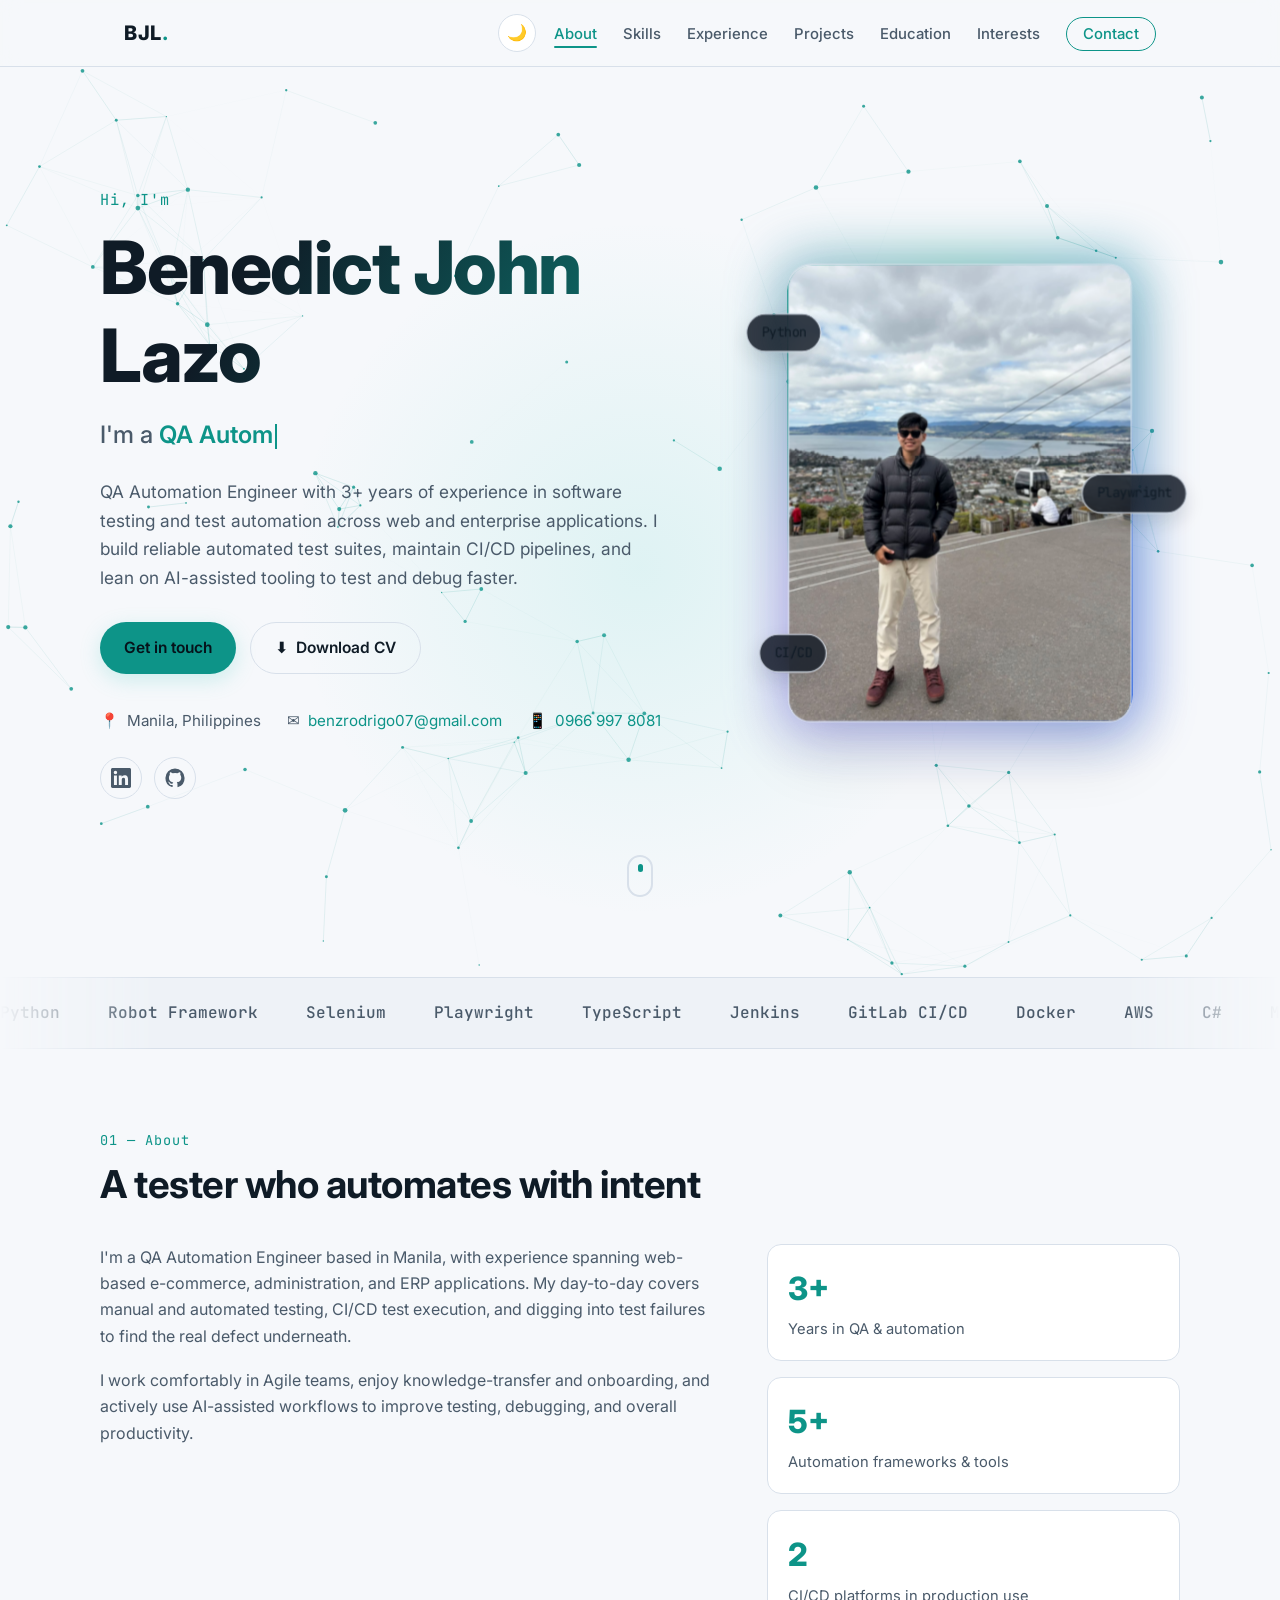
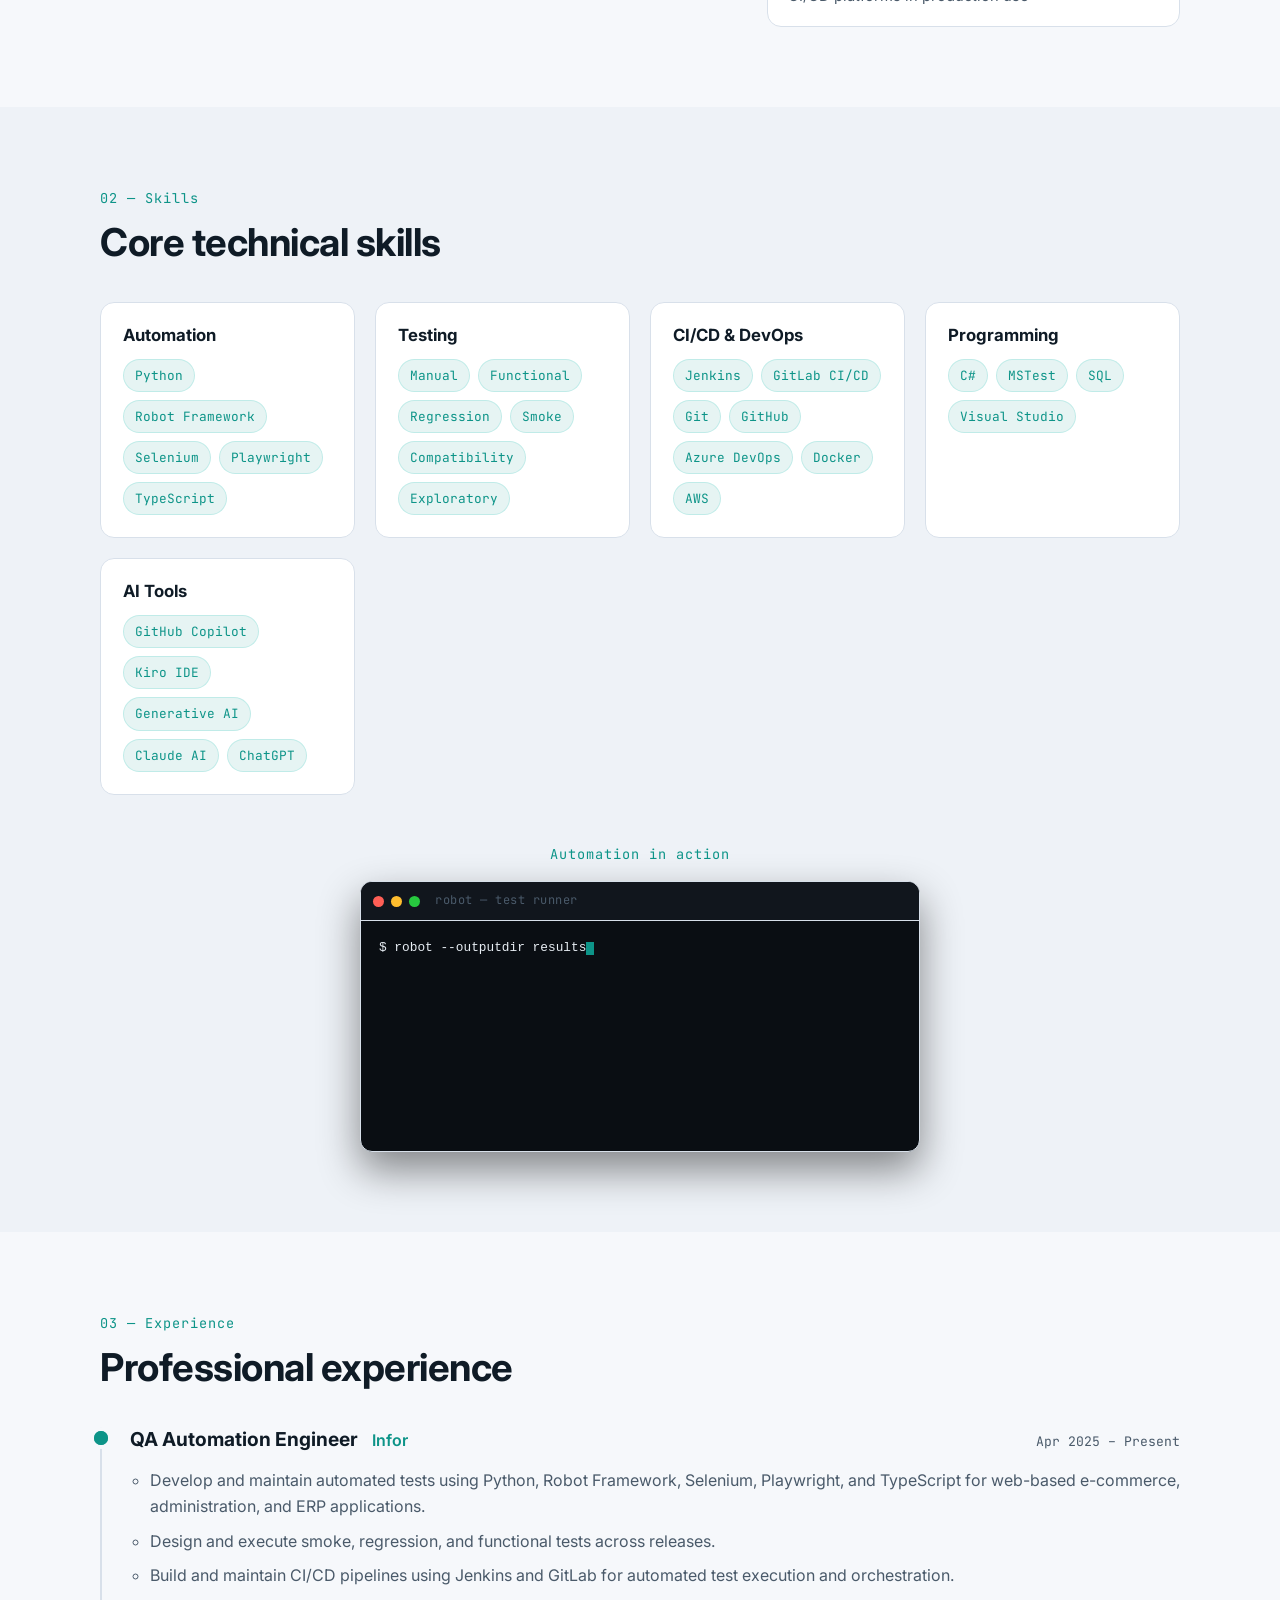
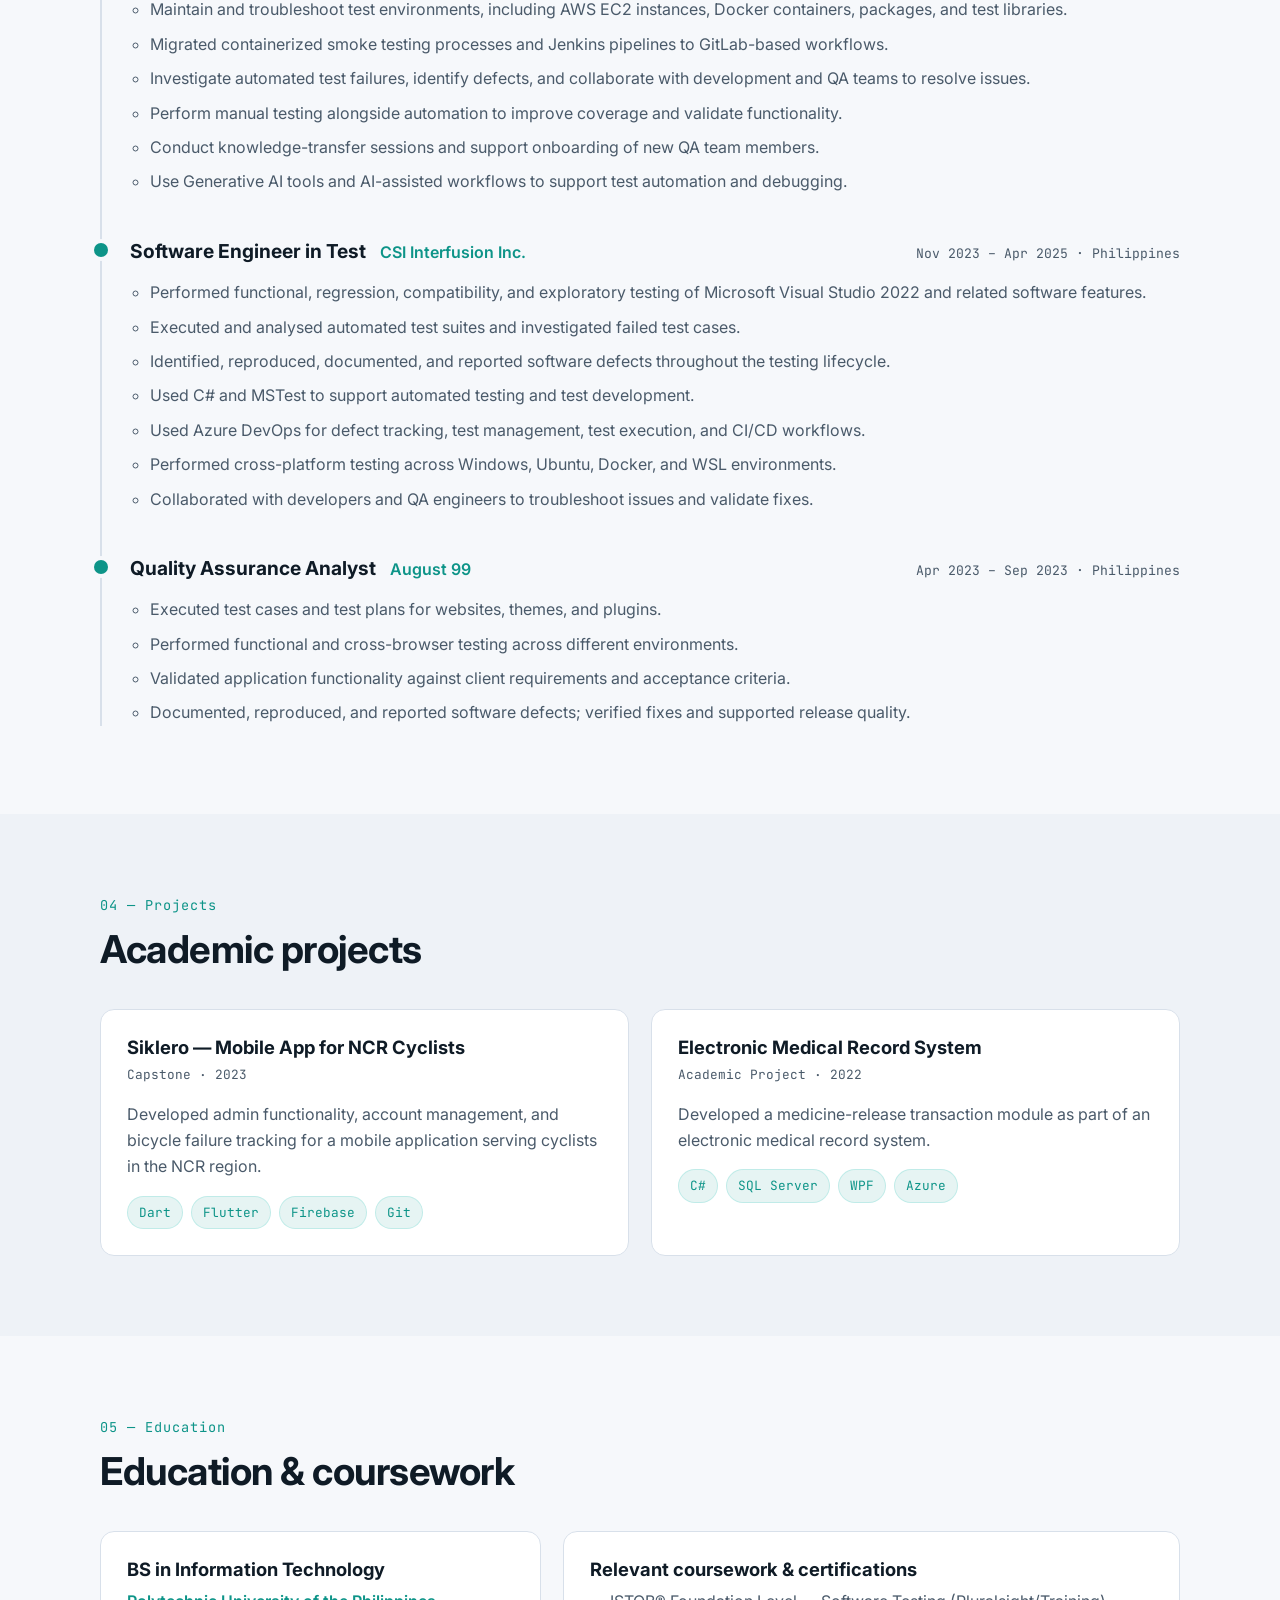
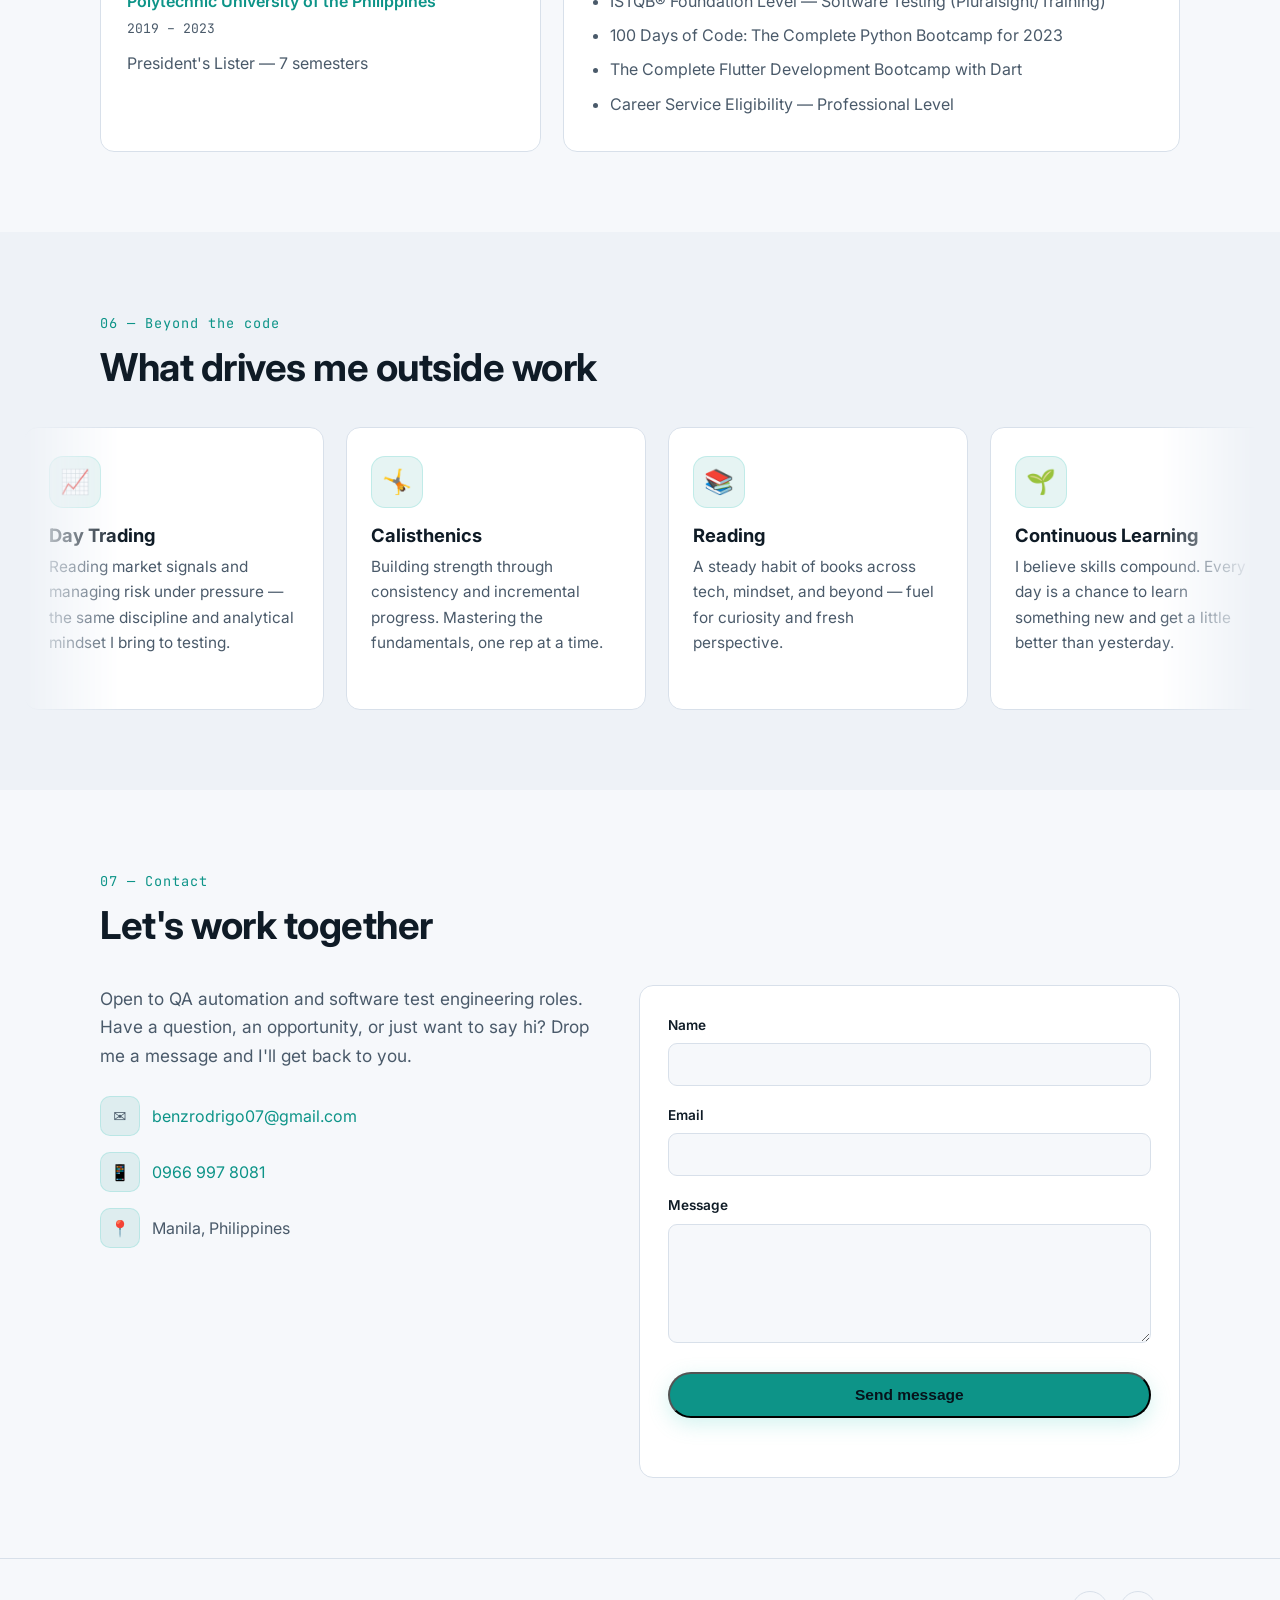
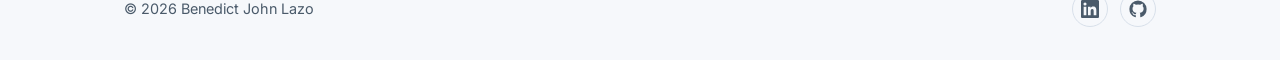
==== commit dcd79c97: "Add contact form, light/dark theme, and SEO (sitemap, structured data)" ====
--- a/index.html
+++ b/index.html
@@ -3,23 +3,74 @@
 <head>
   <meta charset="UTF-8" />
   <meta name="viewport" content="width=device-width, initial-scale=1.0" />
-  <meta name="description" content="Benedict John Lazo — QA Automation Engineer based in Manila, Philippines. 3+ years in software testing and test automation across web and enterprise applications." />
-  <title>Benedict John Lazo — QA Automation Engineer</title>
-
+  <meta name="description" content="Benedict John Lazo is a QA Automation Engineer based in Manila, Philippines, with 3+ years in software testing and test automation using Python, Robot Framework, Selenium, and Playwright." />
+  <meta name="author" content="Benedict John Lazo" />
+  <meta name="keywords" content="Benedict John Lazo, Benedict Lazo, QA Automation Engineer, Software Test Engineer, Test Automation, Manila, Philippines, Robot Framework, Playwright, Selenium" />
+  <title>Benedict John Lazo | QA Automation Engineer Portfolio</title>
+
+  <link rel="canonical" href="https://supcalli.github.io/" />
   <link rel="icon" href="assets/favicon.svg" type="image/svg+xml" />
+  <meta name="theme-color" content="#0b0f14" />
 
   <!-- Open Graph / social preview -->
   <meta property="og:type" content="website" />
-  <meta property="og:title" content="Benedict John Lazo — QA Automation Engineer" />
+  <meta property="og:url" content="https://supcalli.github.io/" />
+  <meta property="og:site_name" content="Benedict John Lazo — Portfolio" />
+  <meta property="og:title" content="Benedict John Lazo | QA Automation Engineer" />
   <meta property="og:description" content="QA Automation Engineer with 3+ years in software testing and test automation across web and enterprise applications." />
-  <meta property="og:image" content="assets/benedict.jpg" />
+  <meta property="og:image" content="https://supcalli.github.io/assets/benedict.jpg" />
   <meta name="twitter:card" content="summary_large_image" />
-  <meta name="twitter:title" content="Benedict John Lazo — QA Automation Engineer" />
+  <meta name="twitter:title" content="Benedict John Lazo | QA Automation Engineer" />
   <meta name="twitter:description" content="QA Automation Engineer with 3+ years in software testing and test automation." />
+  <meta name="twitter:image" content="https://supcalli.github.io/assets/benedict.jpg" />
+
+  <!-- Structured data: helps Google understand who you are -->
+  <script type="application/ld+json">
+  {
+    "@context": "https://schema.org",
+    "@type": "Person",
+    "name": "Benedict John Lazo",
+    "alternateName": "Benedict Lazo",
+    "jobTitle": "QA Automation Engineer",
+    "url": "https://supcalli.github.io/",
+    "image": "https://supcalli.github.io/assets/benedict.jpg",
+    "email": "mailto:benzrodrigo07@gmail.com",
+    "address": {
+      "@type": "PostalAddress",
+      "addressLocality": "Manila",
+      "addressCountry": "Philippines"
+    },
+    "sameAs": [
+      "https://www.linkedin.com/in/benedict-lazo-40b88422a/",
+      "https://github.com/SupCalli"
+    ],
+    "knowsAbout": [
+      "QA Automation",
+      "Software Testing",
+      "Test Automation",
+      "Python",
+      "Robot Framework",
+      "Selenium",
+      "Playwright",
+      "CI/CD"
+    ]
+  }
+  </script>
   <link rel="preconnect" href="https://fonts.googleapis.com" />
   <link rel="preconnect" href="https://fonts.gstatic.com" crossorigin />
   <link href="https://fonts.googleapis.com/css2?family=Inter:wght@400;500;600;700;800&family=JetBrains+Mono:wght@400;500&display=swap" rel="stylesheet" />
   <link rel="stylesheet" href="styles.css" />
+  <script>
+    // Apply theme before paint to avoid a flash
+    (function () {
+      try {
+        var saved = localStorage.getItem("theme");
+        var sysLight = window.matchMedia("(prefers-color-scheme: light)").matches;
+        var theme = saved || (sysLight ? "light" : "dark");
+        if (theme === "light") document.documentElement.setAttribute("data-theme", "light");
+      } catch (e) {}
+    })();
+  </script>
 </head>
 <body>
   <a class="skip-link" href="#main">Skip to content</a>
@@ -39,6 +90,10 @@
   <header class="site-header" id="top">
     <nav class="nav" aria-label="Primary">
       <a href="#top" class="nav__brand">BJL<span>.</span></a>
+      <button class="theme-toggle" id="themeToggle" type="button" aria-label="Switch to light mode" aria-pressed="false">
+        <span class="theme-toggle__icon theme-toggle__icon--sun" aria-hidden="true">☀️</span>
+        <span class="theme-toggle__icon theme-toggle__icon--moon" aria-hidden="true">🌙</span>
+      </button>
       <button class="nav__toggle" aria-expanded="false" aria-controls="nav-menu" aria-label="Toggle navigation">
         <span></span><span></span><span></span>
       </button>
@@ -400,16 +455,50 @@
 
     <!-- CONTACT -->
     <section class="section" id="contact" aria-labelledby="contact-heading">
-      <div class="section__inner contact" data-reveal>
+      <div class="section__inner" data-reveal>
         <p class="section__kicker">07 — Contact</p>
         <h2 class="section__title" id="contact-heading">Let's work together</h2>
-        <p class="contact__lead">
-          Open to QA automation and software test engineering roles. The fastest way to
-          reach me is email — I'm happy to share a full CV on request.
-        </p>
-        <div class="contact__links">
-          <a class="btn btn--primary" href="mailto:benzrodrigo07@gmail.com">benzrodrigo07@gmail.com</a>
-          <a class="btn btn--ghost" href="tel:+639669978081">0966 997 8081</a>
+        <div class="contact__grid">
+          <div class="contact__info">
+            <p class="contact__lead">
+              Open to QA automation and software test engineering roles. Have a question,
+              an opportunity, or just want to say hi? Drop me a message and I'll get back to you.
+            </p>
+            <ul class="contact__details">
+              <li>
+                <span class="contact__icon" aria-hidden="true">✉️</span>
+                <a href="mailto:benzrodrigo07@gmail.com">benzrodrigo07@gmail.com</a>
+              </li>
+              <li>
+                <span class="contact__icon" aria-hidden="true">📱</span>
+                <a href="tel:+639669978081">0966 997 8081</a>
+              </li>
+              <li>
+                <span class="contact__icon" aria-hidden="true">📍</span>
+                <span>Manila, Philippines</span>
+              </li>
+            </ul>
+          </div>
+
+          <form class="contact__form" id="contactForm"
+                action="https://formspree.io/f/maeepqea" method="POST" novalidate>
+            <div class="field">
+              <label for="cf-name">Name</label>
+              <input type="text" id="cf-name" name="name" autocomplete="name" required />
+            </div>
+            <div class="field">
+              <label for="cf-email">Email</label>
+              <input type="email" id="cf-email" name="email" autocomplete="email" required />
+            </div>
+            <div class="field">
+              <label for="cf-message">Message</label>
+              <textarea id="cf-message" name="message" rows="5" required></textarea>
+            </div>
+            <button type="submit" class="btn btn--primary contact__submit">
+              <span class="contact__submit-label">Send message</span>
+            </button>
+            <p class="contact__status" id="contactStatus" role="status" aria-live="polite"></p>
+          </form>
         </div>
       </div>
     </section>
--- a/styles.css
+++ b/styles.css
@@ -10,11 +10,30 @@
   --accent: #4fd1c5;
   --accent-2: #6ea8fe;
   --accent-soft: rgba(79, 209, 197, 0.12);
+  --hero-title-grad: linear-gradient(120deg, #fff 30%, var(--accent) 110%);
+  --shadow-strong: rgba(0, 0, 0, 0.45);
+  --header-bg: rgba(11, 15, 20, 0.82);
   --radius: 14px;
   --radius-sm: 9px;
   --maxw: 1080px;
   --font: "Inter", system-ui, -apple-system, Segoe UI, Roboto, sans-serif;
   --mono: "JetBrains Mono", ui-monospace, SFMono-Regular, Menlo, monospace;
+}
+
+:root[data-theme="light"] {
+  --bg: #f6f8fb;
+  --bg-alt: #eef2f7;
+  --surface: #ffffff;
+  --surface-2: #eef2f7;
+  --border: #d8e0ea;
+  --text: #0f1b26;
+  --text-muted: #4a5a6a;
+  --accent: #0d9488;
+  --accent-2: #2563eb;
+  --accent-soft: rgba(13, 148, 136, 0.1);
+  --hero-title-grad: linear-gradient(120deg, #0f1b26 25%, var(--accent) 115%);
+  --shadow-strong: rgba(15, 27, 38, 0.14);
+  --header-bg: rgba(246, 248, 251, 0.82);
 }
 
 /* ---------- Base ---------- */
@@ -262,7 +281,7 @@
   position: sticky;
   top: 0;
   z-index: 50;
-  background: rgba(11, 15, 20, 0.82);
+  background: var(--header-bg);
   backdrop-filter: blur(10px);
   border-bottom: 1px solid var(--border);
 }
@@ -333,6 +352,35 @@
   background: var(--accent);
   color: #06121a !important;
 }
+
+/* theme toggle */
+.theme-toggle {
+  margin-left: auto;
+  margin-right: 18px;
+  width: 38px;
+  height: 38px;
+  border-radius: 50%;
+  border: 1px solid var(--border);
+  background: var(--surface);
+  cursor: pointer;
+  display: inline-flex;
+  align-items: center;
+  justify-content: center;
+  position: relative;
+  transition: border-color 0.2s ease, transform 0.2s ease;
+  font-size: 1rem;
+  line-height: 1;
+}
+.theme-toggle:hover { border-color: var(--accent); transform: translateY(-2px); }
+.theme-toggle__icon {
+  position: absolute;
+  transition: opacity 0.25s ease, transform 0.35s ease;
+}
+/* dark theme active -> show sun (offer light) */
+.theme-toggle__icon--sun { opacity: 1; transform: rotate(0) scale(1); }
+.theme-toggle__icon--moon { opacity: 0; transform: rotate(-90deg) scale(0.5); }
+:root[data-theme="light"] .theme-toggle__icon--sun { opacity: 0; transform: rotate(90deg) scale(0.5); }
+:root[data-theme="light"] .theme-toggle__icon--moon { opacity: 1; transform: rotate(0) scale(1); }
 
 .nav__toggle {
   display: none;
@@ -407,7 +455,7 @@
   font-size: clamp(2.6rem, 7vw, 4.6rem);
   font-weight: 800;
   letter-spacing: -1.5px;
-  background: linear-gradient(120deg, #fff 30%, var(--accent) 110%);
+  background: var(--hero-title-grad);
   -webkit-background-clip: text;
   background-clip: text;
   color: transparent;
@@ -504,7 +552,7 @@
   border-radius: 22px;
   overflow: hidden;
   border: 1px solid var(--border);
-  box-shadow: 0 30px 60px rgba(0, 0, 0, 0.45);
+  box-shadow: 0 30px 60px var(--shadow-strong);
   transform: translateZ(40px);
 }
 .portrait__frame img {
@@ -548,7 +596,7 @@
   padding: 7px 13px;
   border-radius: 999px;
   backdrop-filter: blur(8px);
-  box-shadow: 0 8px 20px rgba(0, 0, 0, 0.3);
+  box-shadow: 0 8px 20px var(--shadow-strong);
   transform: translateZ(70px);
   animation: float 4s ease-in-out infinite;
 }
@@ -930,9 +978,73 @@
 .interest-card p { color: var(--text-muted); margin: 0; font-size: 0.96rem; }
 
 /* ---------- Contact ---------- */
-.contact { text-align: center; max-width: 640px; }
-.contact__lead { color: var(--text-muted); font-size: 1.08rem; margin: 0 auto 28px; }
-.contact__links { display: flex; flex-wrap: wrap; gap: 14px; justify-content: center; }
+.contact__grid {
+  display: grid;
+  grid-template-columns: 1fr 1.1fr;
+  gap: 48px;
+  align-items: start;
+}
+.contact__lead { color: var(--text-muted); font-size: 1.08rem; margin: 0 0 26px; }
+.contact__details { list-style: none; margin: 0; padding: 0; display: grid; gap: 16px; }
+.contact__details li { display: flex; align-items: center; gap: 12px; color: var(--text-muted); }
+.contact__icon {
+  display: inline-flex;
+  align-items: center;
+  justify-content: center;
+  width: 40px;
+  height: 40px;
+  border-radius: 10px;
+  background: var(--accent-soft);
+  border: 1px solid rgba(79, 209, 197, 0.25);
+  flex: 0 0 auto;
+}
+
+/* form */
+.contact__form {
+  background: var(--surface);
+  border: 1px solid var(--border);
+  border-radius: var(--radius);
+  padding: 28px;
+}
+.field { margin-bottom: 18px; }
+.field label {
+  display: block;
+  font-size: 0.85rem;
+  font-weight: 600;
+  color: var(--text);
+  margin-bottom: 7px;
+}
+.field input,
+.field textarea {
+  width: 100%;
+  background: var(--bg);
+  border: 1px solid var(--border);
+  border-radius: var(--radius-sm);
+  color: var(--text);
+  font-family: inherit;
+  font-size: 0.95rem;
+  padding: 11px 13px;
+  transition: border-color 0.2s ease, box-shadow 0.2s ease;
+}
+.field input:focus,
+.field textarea:focus {
+  outline: none;
+  border-color: var(--accent);
+  box-shadow: 0 0 0 3px var(--accent-soft);
+}
+.field textarea { resize: vertical; min-height: 110px; }
+.field input:user-invalid,
+.field textarea:user-invalid { border-color: #ff6b6b; }
+
+.contact__submit { width: 100%; justify-content: center; margin-top: 4px; }
+.contact__submit[disabled] { opacity: 0.65; cursor: progress; }
+.contact__status {
+  margin: 14px 0 0;
+  font-size: 0.9rem;
+  min-height: 1.2em;
+}
+.contact__status.is-success { color: var(--accent); }
+.contact__status.is-error { color: #ff6b6b; }
 
 /* ---------- Footer ---------- */
 .site-footer { border-top: 1px solid var(--border); background: var(--bg); }
@@ -974,6 +1086,7 @@
 /* ---------- Responsive ---------- */
 @media (max-width: 760px) {
   .nav__toggle { display: flex; }
+  .theme-toggle { margin-right: 10px; }
   .nav__menu {
     position: absolute;
     top: 100%;
@@ -995,6 +1108,7 @@
 
   .about__grid { grid-template-columns: 1fr; gap: 28px; }
   .education__grid { grid-template-columns: 1fr; }
+  .contact__grid { grid-template-columns: 1fr; gap: 32px; }
   .timeline__date { margin-left: 0; width: 100%; }
 }
 
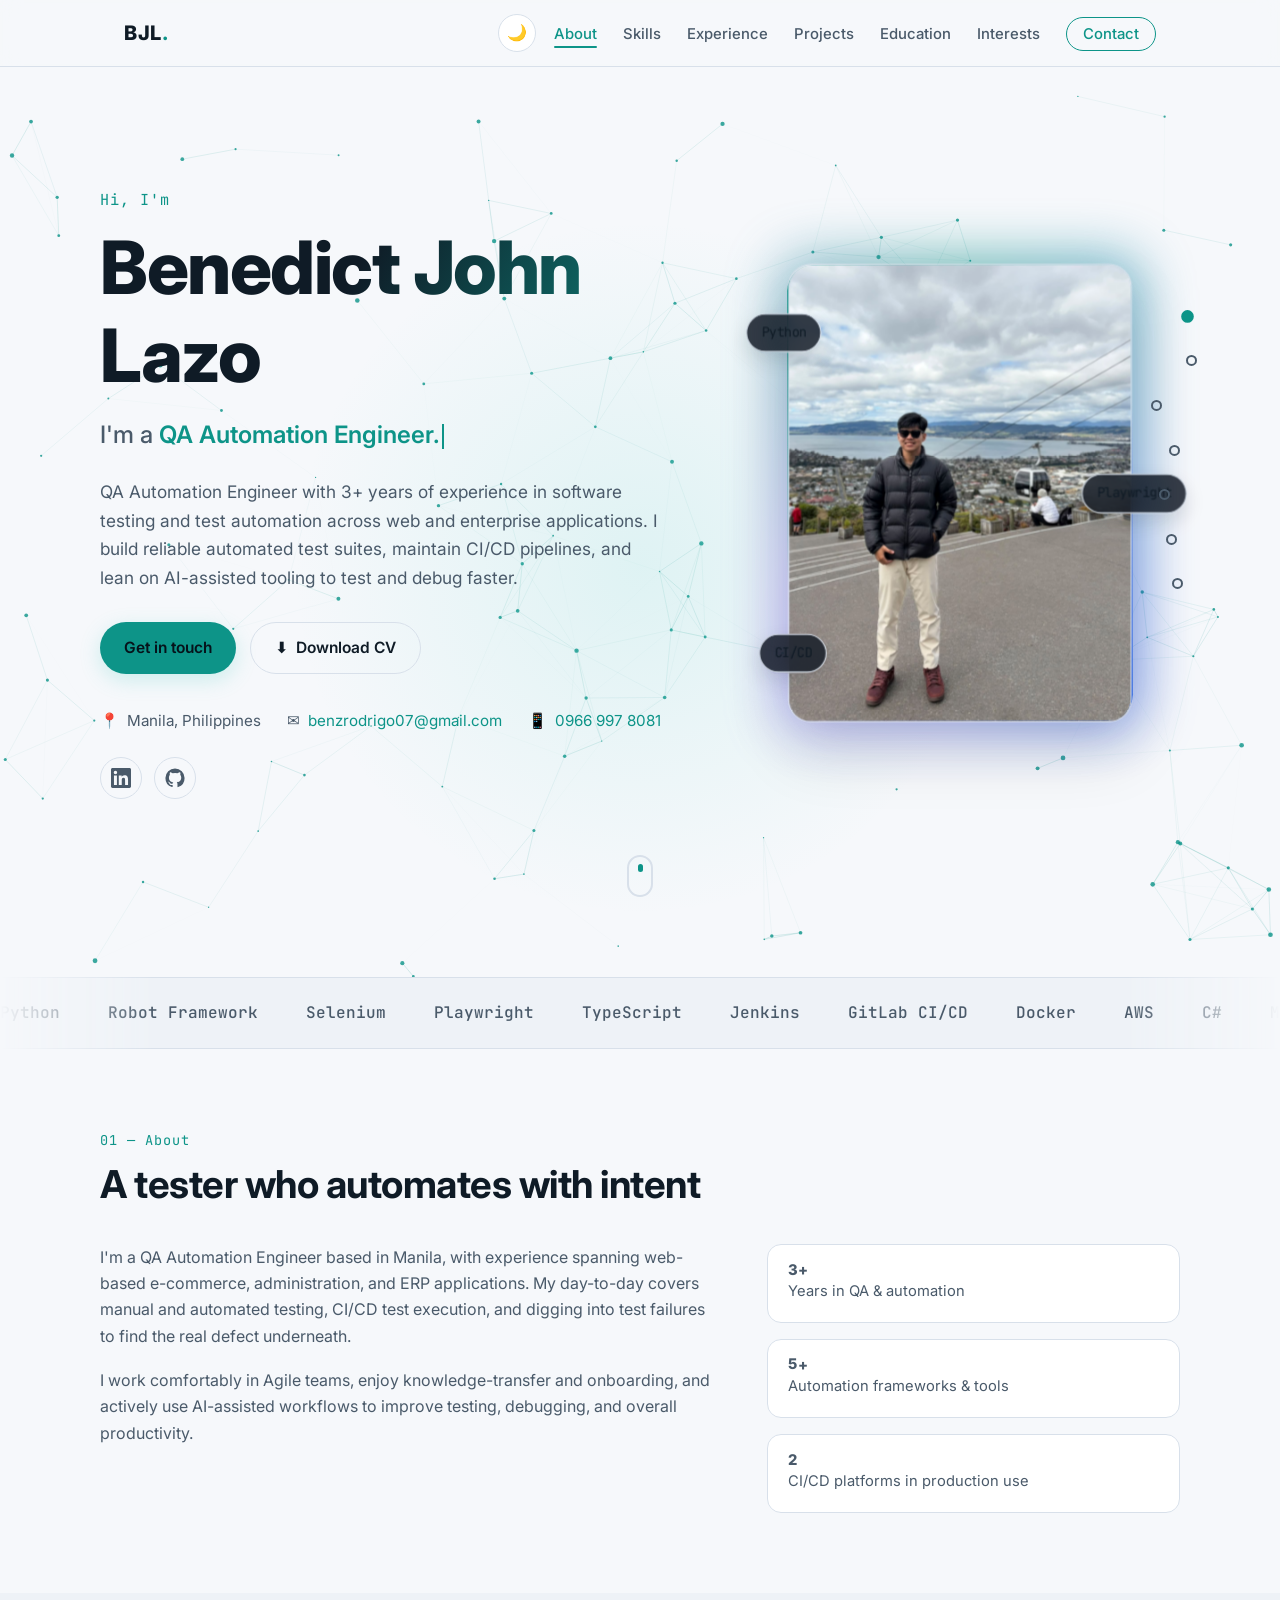
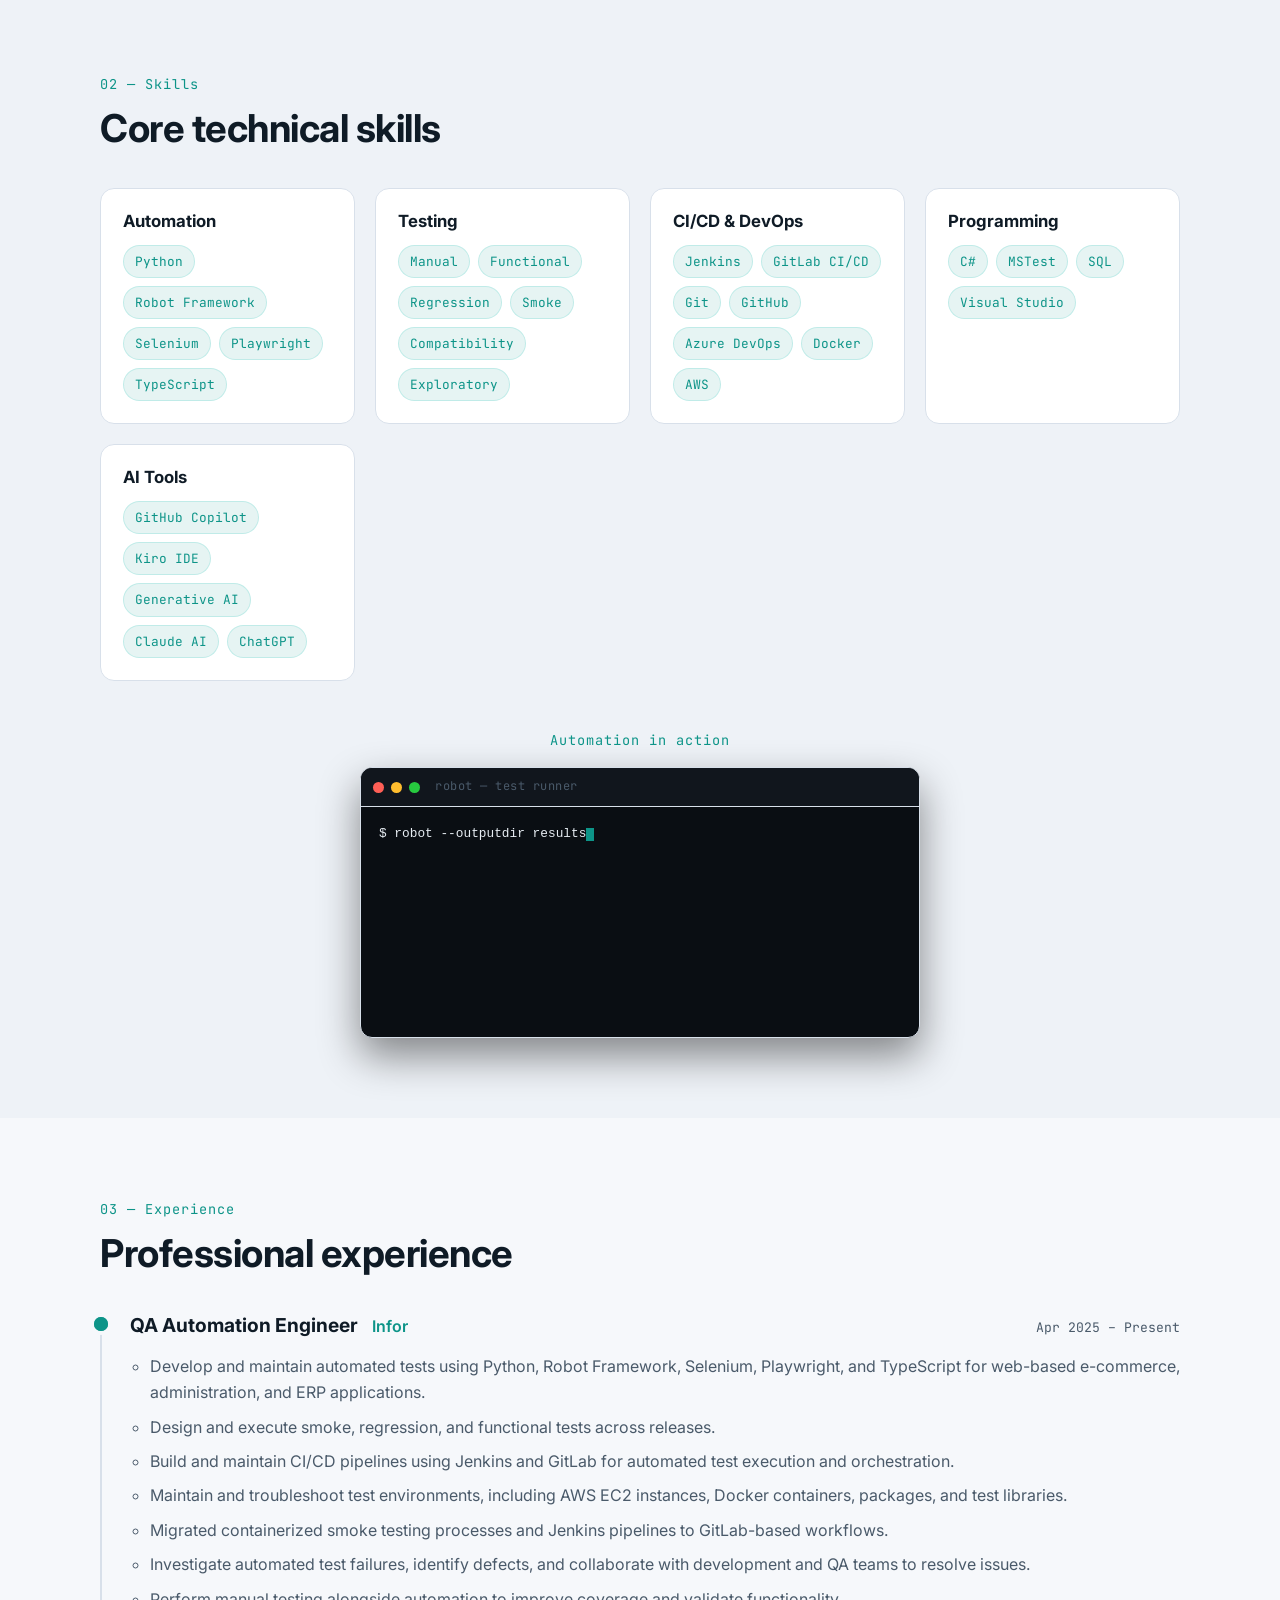
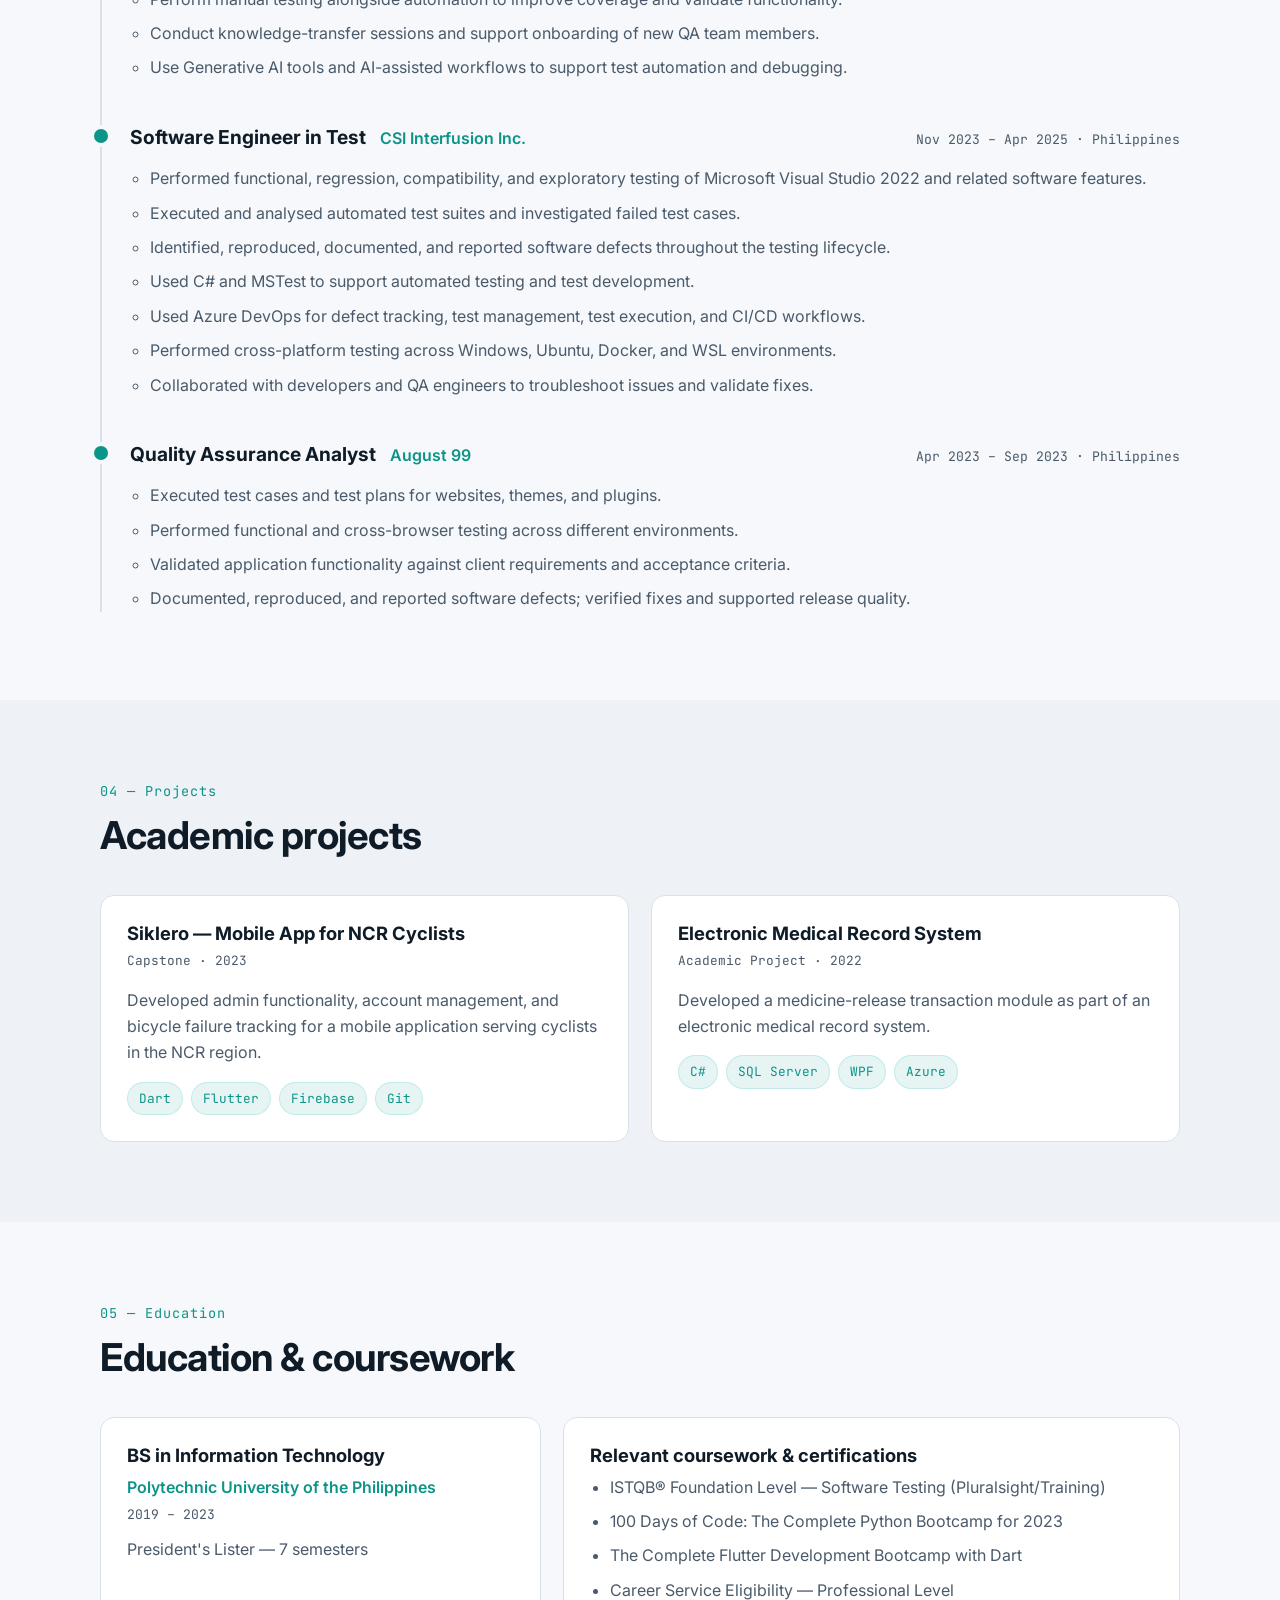
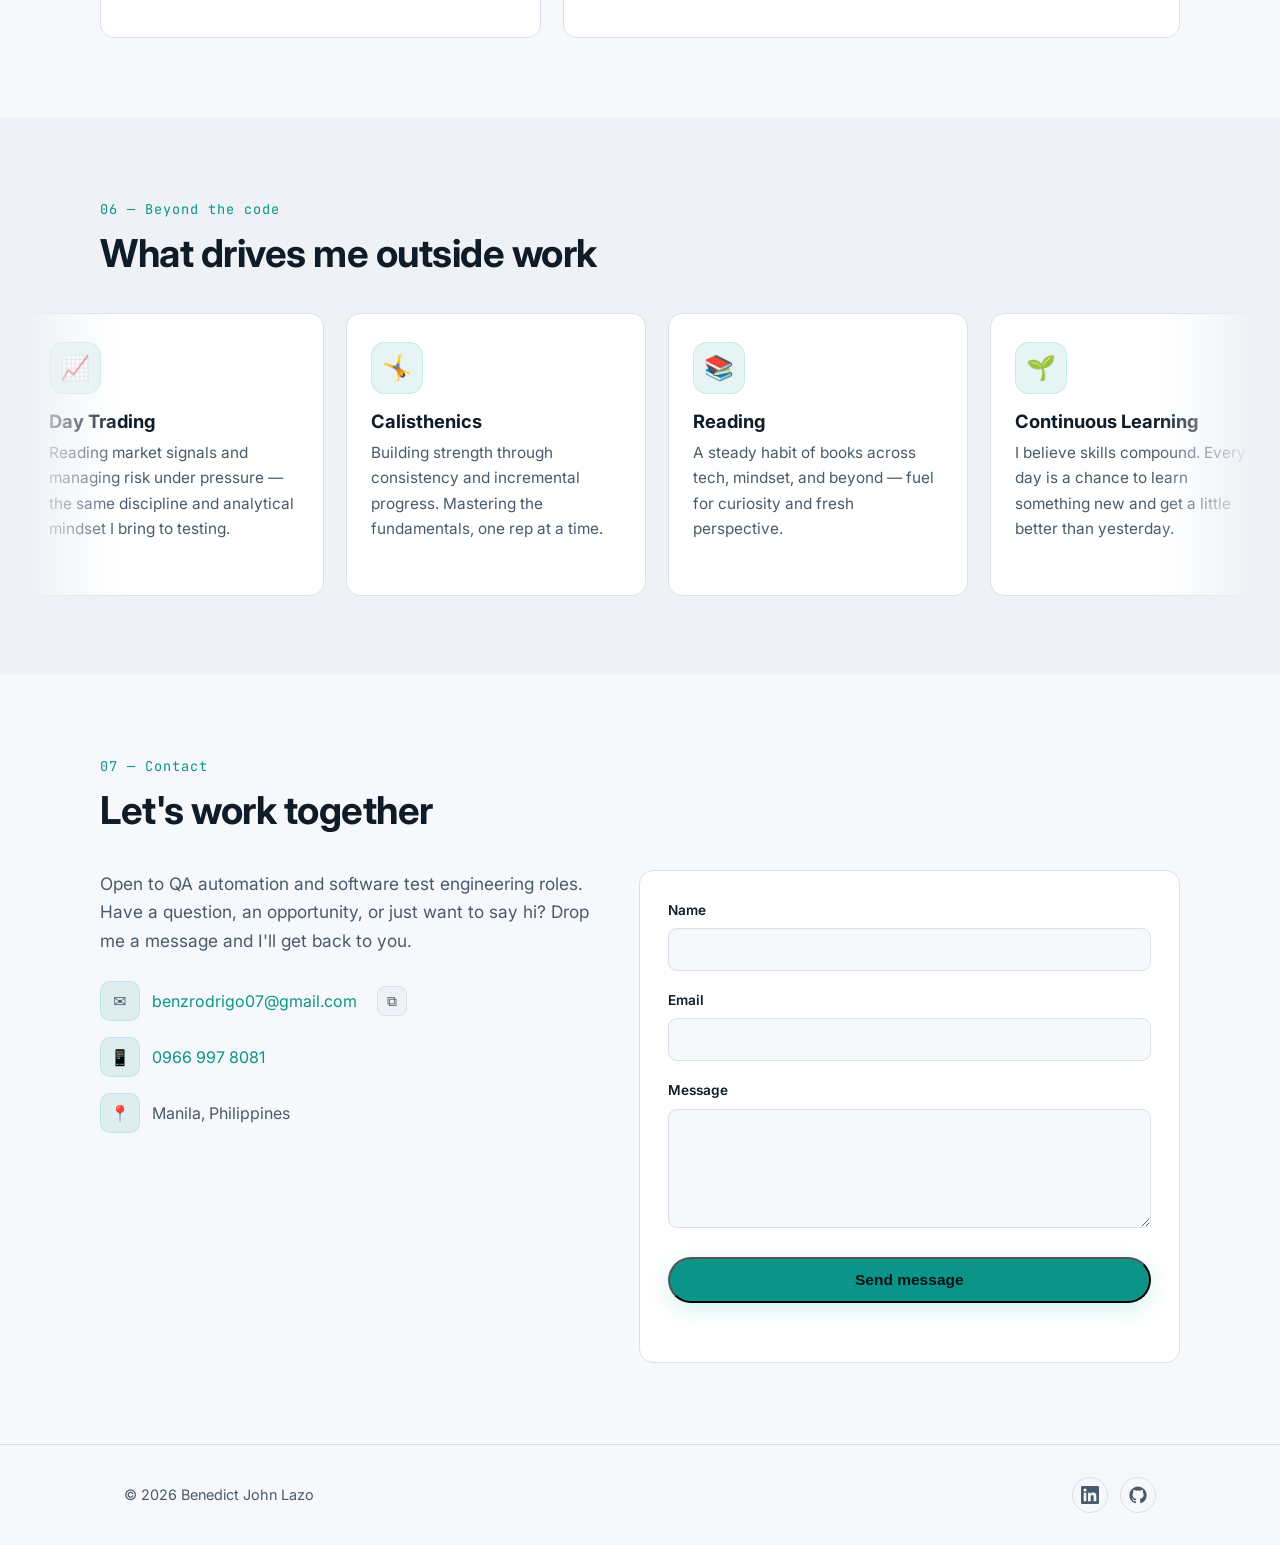
==== commit 324cdd52: "Finalize animations: timeline, button shine, parallax, confetti, odometer, dot-nav" ====
--- a/index.html
+++ b/index.html
@@ -468,6 +468,10 @@
               <li>
                 <span class="contact__icon" aria-hidden="true">✉️</span>
                 <a href="mailto:benzrodrigo07@gmail.com">benzrodrigo07@gmail.com</a>
+                <button type="button" class="copy-btn" id="copyEmail"
+                        data-copy="benzrodrigo07@gmail.com" aria-label="Copy email address">
+                  <span class="copy-btn__icon" aria-hidden="true">⧉</span>
+                </button>
               </li>
               <li>
                 <span class="contact__icon" aria-hidden="true">📱</span>
@@ -524,6 +528,18 @@
 
   <button class="to-top" id="toTop" aria-label="Back to top" hidden>↑</button>
 
+  <nav class="dot-nav" id="dotNav" aria-label="Section navigation">
+    <a href="#about" data-dot="about"><span></span><em>About</em></a>
+    <a href="#skills" data-dot="skills"><span></span><em>Skills</em></a>
+    <a href="#experience" data-dot="experience"><span></span><em>Experience</em></a>
+    <a href="#projects" data-dot="projects"><span></span><em>Projects</em></a>
+    <a href="#education" data-dot="education"><span></span><em>Education</em></a>
+    <a href="#interests" data-dot="interests"><span></span><em>Interests</em></a>
+    <a href="#contact" data-dot="contact"><span></span><em>Contact</em></a>
+  </nav>
+
+  <div class="toast" id="toast" role="status" aria-live="polite"></div>
+
   <script src="script.js"></script>
 </body>
 </html>
--- a/styles.css
+++ b/styles.css
@@ -10,7 +10,7 @@
   --accent: #4fd1c5;
   --accent-2: #6ea8fe;
   --accent-soft: rgba(79, 209, 197, 0.12);
-  --hero-title-grad: linear-gradient(120deg, #fff 30%, var(--accent) 110%);
+  --hero-title-grad: linear-gradient(120deg, #fff 20%, var(--accent) 50%, var(--accent-2) 70%, #fff 100%);
   --shadow-strong: rgba(0, 0, 0, 0.45);
   --header-bg: rgba(11, 15, 20, 0.82);
   --radius: 14px;
@@ -31,7 +31,7 @@
   --accent: #0d9488;
   --accent-2: #2563eb;
   --accent-soft: rgba(13, 148, 136, 0.1);
-  --hero-title-grad: linear-gradient(120deg, #0f1b26 25%, var(--accent) 115%);
+  --hero-title-grad: linear-gradient(120deg, #0f1b26 20%, var(--accent) 50%, var(--accent-2) 70%, #0f1b26 100%);
   --shadow-strong: rgba(15, 27, 38, 0.14);
   --header-bg: rgba(246, 248, 251, 0.82);
 }
@@ -108,6 +108,25 @@
 
 a { color: var(--accent); text-decoration: none; }
 a:hover { text-decoration: underline; }
+
+/* smooth fade when switching light/dark theme */
+body,
+.site-header,
+.section,
+.skill-card,
+.project-card,
+.education__card,
+.interest-card,
+.contact__form,
+.field input,
+.field textarea,
+.about__stats li,
+.to-top,
+.theme-toggle,
+.marquee,
+.interests__marquee {
+  transition: background-color 0.35s ease, color 0.35s ease, border-color 0.35s ease;
+}
 
 h1, h2, h3 { line-height: 1.2; margin: 0; }
 
@@ -205,6 +224,30 @@
 .marquee__group li:hover { color: var(--accent); }
 @keyframes marquee {
   to { transform: translateX(-50%); }
+}
+
+/* ---------- View Transitions: circular theme wipe ---------- */
+::view-transition-old(root),
+::view-transition-new(root) {
+  animation: none;
+  mix-blend-mode: normal;
+}
+/* keep old theme underneath, reveal new theme as an expanding circle on top */
+::view-transition-old(root) { z-index: 1; }
+::view-transition-new(root) { z-index: 2; }
+
+@supports (clip-path: circle(0)) {
+  ::view-transition-new(root) {
+    animation: themeWipe 0.5s ease-in-out forwards;
+  }
+}
+@keyframes themeWipe {
+  from {
+    clip-path: circle(0 at var(--vt-x, 95%) var(--vt-y, 5%));
+  }
+  to {
+    clip-path: circle(var(--vt-r, 150%) at var(--vt-x, 95%) var(--vt-y, 5%));
+  }
 }
 
 /* ---------- Scroll progress bar ---------- */
@@ -456,10 +499,17 @@
   font-weight: 800;
   letter-spacing: -1.5px;
   background: var(--hero-title-grad);
+  background-size: 220% auto;
   -webkit-background-clip: text;
   background-clip: text;
   color: transparent;
-}
+  animation: titleShimmer 8s ease-in-out infinite;
+}
+@keyframes titleShimmer {
+  0%, 100% { background-position: 0% center; }
+  50% { background-position: 100% center; }
+}
+
 .hero__roles {
   color: var(--text);
   font-size: clamp(1.15rem, 2.6vw, 1.5rem);
@@ -717,8 +767,29 @@
   font-size: 0.97rem;
   transition: transform 0.15s ease, background 0.2s ease, box-shadow 0.2s ease;
 }
-.btn { will-change: transform; }
+.btn { will-change: transform; position: relative; overflow: hidden; }
 .btn:hover { text-decoration: none; transform: translateY(-2px); }
+/* shine sweep on hover */
+.btn::after {
+  content: "";
+  position: absolute;
+  top: 0;
+  left: -75%;
+  width: 50%;
+  height: 100%;
+  background: linear-gradient(
+    100deg,
+    transparent,
+    rgba(255, 255, 255, 0.35),
+    transparent
+  );
+  transform: skewX(-20deg);
+  pointer-events: none;
+}
+.btn:hover::after { animation: btnShine 0.7s ease; }
+@keyframes btnShine {
+  to { left: 125%; }
+}
 [data-magnetic] { transition: transform 0.25s cubic-bezier(0.22, 1, 0.36, 1); }
 .btn--primary {
   background: var(--accent);
@@ -772,11 +843,27 @@
   border-color: var(--accent);
 }
 .about__stats strong {
-  display: block;
+  display: flex;
+  align-items: baseline;
   font-size: 2rem;
   font-weight: 800;
   color: var(--accent);
-}
+  line-height: 1;
+}
+/* odometer reel */
+.odometer {
+  display: inline-block;
+  height: 1em;
+  overflow: hidden;
+  line-height: 1;
+}
+.odometer__strip {
+  display: flex;
+  flex-direction: column;
+  transition: transform 1.1s cubic-bezier(0.22, 1, 0.36, 1);
+}
+.odometer__digit { height: 1em; line-height: 1; }
+.odometer__suffix { line-height: 1; }
 .about__stats span { color: var(--text-muted); font-size: 0.92rem; }
 
 /* ---------- Skills ---------- */
@@ -790,9 +877,10 @@
   border: 1px solid var(--border);
   border-radius: var(--radius);
   padding: 22px;
-  transition: border-color 0.2s ease, transform 0.2s ease;
-}
-.skill-card:hover { border-color: var(--accent); transform: translateY(-3px); }
+  transition: border-color 0.2s ease, transform 0.25s ease;
+  transform-style: preserve-3d;
+}
+.skill-card:hover { border-color: var(--accent); }
 .skill-card h3 {
   font-size: 1.05rem;
   margin-bottom: 14px;
@@ -812,6 +900,20 @@
 
 /* ---------- Timeline ---------- */
 .timeline { list-style: none; margin: 0; padding: 0; position: relative; }
+/* one continuous line that draws downward when the section reveals */
+.timeline::before {
+  content: "";
+  position: absolute;
+  left: 0;
+  top: 0;
+  bottom: 0;
+  width: 2px;
+  background: linear-gradient(var(--accent), var(--accent-2));
+  transform: scaleY(0);
+  transform-origin: top center;
+  transition: transform 1.1s ease;
+}
+.timeline.is-visible::before { transform: scaleY(1); }
 .timeline__item {
   position: relative;
   padding: 0 0 36px 28px;
@@ -881,9 +983,10 @@
   border: 1px solid var(--border);
   border-radius: var(--radius);
   padding: 26px;
-  transition: border-color 0.2s ease, transform 0.2s ease;
-}
-.project-card:hover { border-color: var(--accent-2); transform: translateY(-3px); }
+  transition: border-color 0.2s ease, transform 0.25s ease;
+  transform-style: preserve-3d;
+}
+.project-card:hover { border-color: var(--accent-2); }
 .project-card h3 { font-size: 1.15rem; margin-bottom: 6px; }
 .project-card__meta {
   font-family: var(--mono);
@@ -1058,6 +1161,117 @@
   color: var(--text-muted);
   font-size: 0.9rem;
 }
+/* ---------- Copy button ---------- */
+.copy-btn {
+  margin-left: 8px;
+  width: 30px;
+  height: 30px;
+  border-radius: 8px;
+  border: 1px solid var(--border);
+  background: var(--surface-2);
+  color: var(--text-muted);
+  cursor: pointer;
+  display: inline-flex;
+  align-items: center;
+  justify-content: center;
+  font-size: 0.9rem;
+  transition: color 0.2s ease, border-color 0.2s ease, transform 0.15s ease;
+  flex: 0 0 auto;
+}
+.copy-btn:hover { color: var(--accent); border-color: var(--accent); transform: translateY(-1px); }
+.copy-btn.is-copied { color: var(--accent); border-color: var(--accent); }
+
+/* ---------- Toast ---------- */
+.toast {
+  position: fixed;
+  left: 50%;
+  bottom: 28px;
+  transform: translate(-50%, 20px);
+  background: var(--surface);
+  color: var(--text);
+  border: 1px solid var(--accent);
+  border-radius: 999px;
+  padding: 11px 22px;
+  font-size: 0.92rem;
+  font-weight: 500;
+  box-shadow: 0 10px 30px var(--shadow-strong);
+  opacity: 0;
+  pointer-events: none;
+  z-index: 80;
+  transition: opacity 0.3s ease, transform 0.3s ease;
+}
+.toast.is-shown { opacity: 1; transform: translate(-50%, 0); }
+
+/* ---------- Side dot-nav ---------- */
+.dot-nav {
+  position: fixed;
+  right: 22px;
+  top: 50%;
+  transform: translateY(-50%);
+  z-index: 55;
+  display: flex;
+  flex-direction: column;
+  gap: 16px;
+}
+.dot-nav a {
+  display: flex;
+  align-items: center;
+  gap: 10px;
+  justify-content: flex-end;
+}
+.dot-nav a span {
+  width: 11px;
+  height: 11px;
+  border-radius: 50%;
+  border: 2px solid var(--text-muted);
+  transition: background 0.2s ease, border-color 0.2s ease, transform 0.2s ease;
+}
+.dot-nav a em {
+  font-style: normal;
+  font-size: 0.78rem;
+  color: var(--text-muted);
+  opacity: 0;
+  transform: translateX(6px);
+  transition: opacity 0.2s ease, transform 0.2s ease;
+  background: var(--surface);
+  border: 1px solid var(--border);
+  padding: 3px 9px;
+  border-radius: 6px;
+  white-space: nowrap;
+}
+.dot-nav a:hover em { opacity: 1; transform: translateX(0); }
+.dot-nav a:hover span { border-color: var(--accent); }
+.dot-nav a.is-active span {
+  background: var(--accent);
+  border-color: var(--accent);
+  transform: scale(1.15);
+}
+@media (max-width: 980px) { .dot-nav { display: none; } }
+
+/* ---------- Confetti ---------- */
+.confetti {
+  position: fixed;
+  inset: 0;
+  pointer-events: none;
+  z-index: 90;
+  overflow: hidden;
+}
+.confetti i {
+  position: absolute;
+  top: -20px;
+  width: 9px;
+  height: 14px;
+  border-radius: 2px;
+  opacity: 0.95;
+  animation-name: confettiFall;
+  animation-timing-function: ease-in;
+  animation-fill-mode: forwards;
+}
+@keyframes confettiFall {
+  0% { top: -20px; opacity: 1; }
+  100% { top: 105vh; opacity: 0.9; transform: translateX(40px) rotate(600deg); }
+}
+
 /* ---------- Back to top ---------- */
 .to-top {
   position: fixed;
